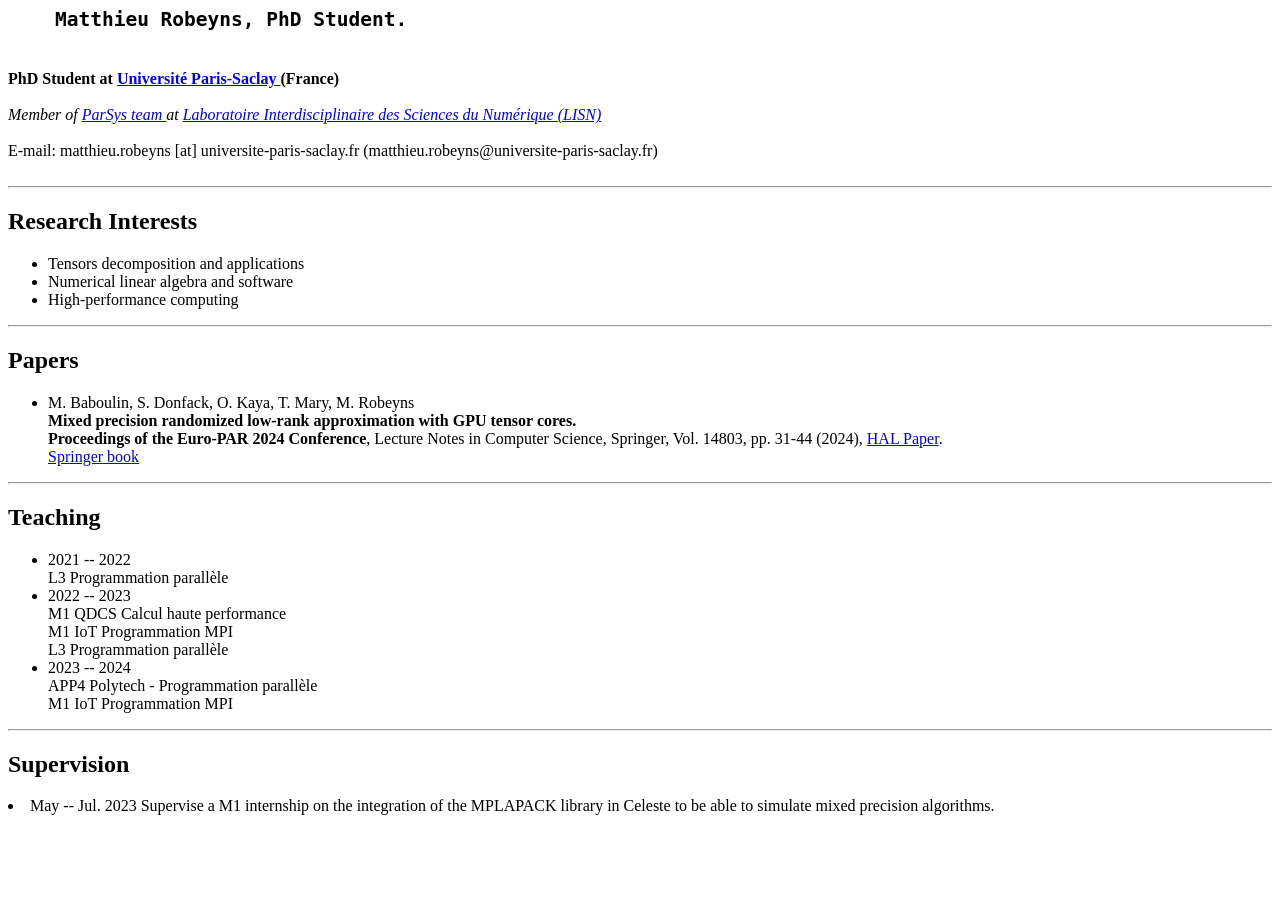
==== index.html @ 901886b3 "Remove the Submitted Articles section" ====
<HTML>

<HEAD>
    <TITLE> Matthieu Robeyns Home Page </TITLE>

<BODY BGCOLOR="#FFFFFF">
    <PRE><H2>    Matthieu Robeyns, PhD Student.
    </H2></PRE>
    </HEAD>

    <BODY>
        <b> PhD Student at

            <a href="https://www.universite-paris-saclay.fr/en">
                Universit&eacute Paris-Saclay
            </a> (France)

        <TABLE width="100%" cellpadding=0 cellspacing=0>
            <TR ALIGN=LEFT>
                <TD>
                    <BR>
                    <EM>
                        Member of
                        <a
                            href="https://www.lisn.upsaclay.fr/recherche/departements-et-equipes/algorithmes-apprentissage-et-calcul/systemes-paralleles-parsys/">
                            ParSys team
                        </a>
                        at <A HREF="https://www.lisn.upsaclay.fr/">Laboratoire Interdisciplinaire des Sciences du
                            Numérique (LISN)</A>
                    </EM>
                    <BR>
                    <BR>
                    E-mail: <A>matthieu.robeyns [at] universite-paris-saclay.fr
                        (matthieu.robeyns@universite-paris-saclay.fr)</A><BR>
                    <BR>

                    <hr>
                    <H2>Research Interests</H2>

                    <UL>
                        <LI> Tensors decomposition and applications
                        <LI> Numerical linear algebra and software
                        <LI> High-performance computing
                    </UL>

                    <hr>

                    <H2>Papers</H2>

                    <UL>
                        <li>
                            M. Baboulin, S. Donfack, O. Kaya, T. Mary, M. Robeyns <br>
                            <b> Mixed precision randomized low-rank approximation with GPU tensor cores.
                            </b>
                            <br>
                            <b>Proceedings of the Euro-PAR 2024 Conference</b>,
                            Lecture Notes in Computer Science, Springer, Vol. 14803, pp. 31-44 (2024), <a
                                href="https://hal.science/LISN/hal-04520893v1"> HAL Paper</a>. <br>
                            <a href="https://link.springer.com/chapter/10.1007/978-3-031-69583-4_3">Springer book</a>
                    </UL>
                    <hr>

                    <!-- <H2>Submitted Articles</H2>

                    <UL>
                        <li> Baboulin, Marc and Kaya, Oguz and Mary, Théo and Robeyns, Matthieu (2023).<br> 
                            <b> Mixed precision iterative refinement for low-rank matrix and tensor approximations</b>. <br>
                            Submitted in: <em> SIAM Journal on Scientific Computing</em>. <a href="https://inserm.hal.science/INRIA/hal-04115337v1">HAL Paper</a>
                        <li> Baboulin, Marc and Kaya, Oguz and Mary, Théo and Robeyns, Matthieu (2024). <br>
                            <b> Numerical stability of tree tensor network operations, and a new stable rounding algorithm</b>. <br>
                            In progress: <em> SIAM Journal on Scientific Computing</em>.
                    </UL>
                    <hr> -->

                    <H2>Teaching</H2>

                    <UL>
                        <li> 2021 -- 2022 <br>
                            L3 Programmation parallèle <br>
                        <li> 2022 -- 2023 <br> 
                            M1 QDCS Calcul haute performance <br>
                            M1 IoT Programmation MPI <br>
                            L3 Programmation parallèle <br>
                        <li> 2023 -- 2024 <br> 
                            APP4 Polytech - Programmation parallèle <br>
                            M1 IoT Programmation MPI <br>
                            
                    </UL>
                    <hr>
                    <H2>Supervision</H2>
                        <li> May -- Jul. 2023 Supervise a M1 internship on the integration of the MPLAPACK library in Celeste to be able to simulate mixed precision algorithms.
                        <P>
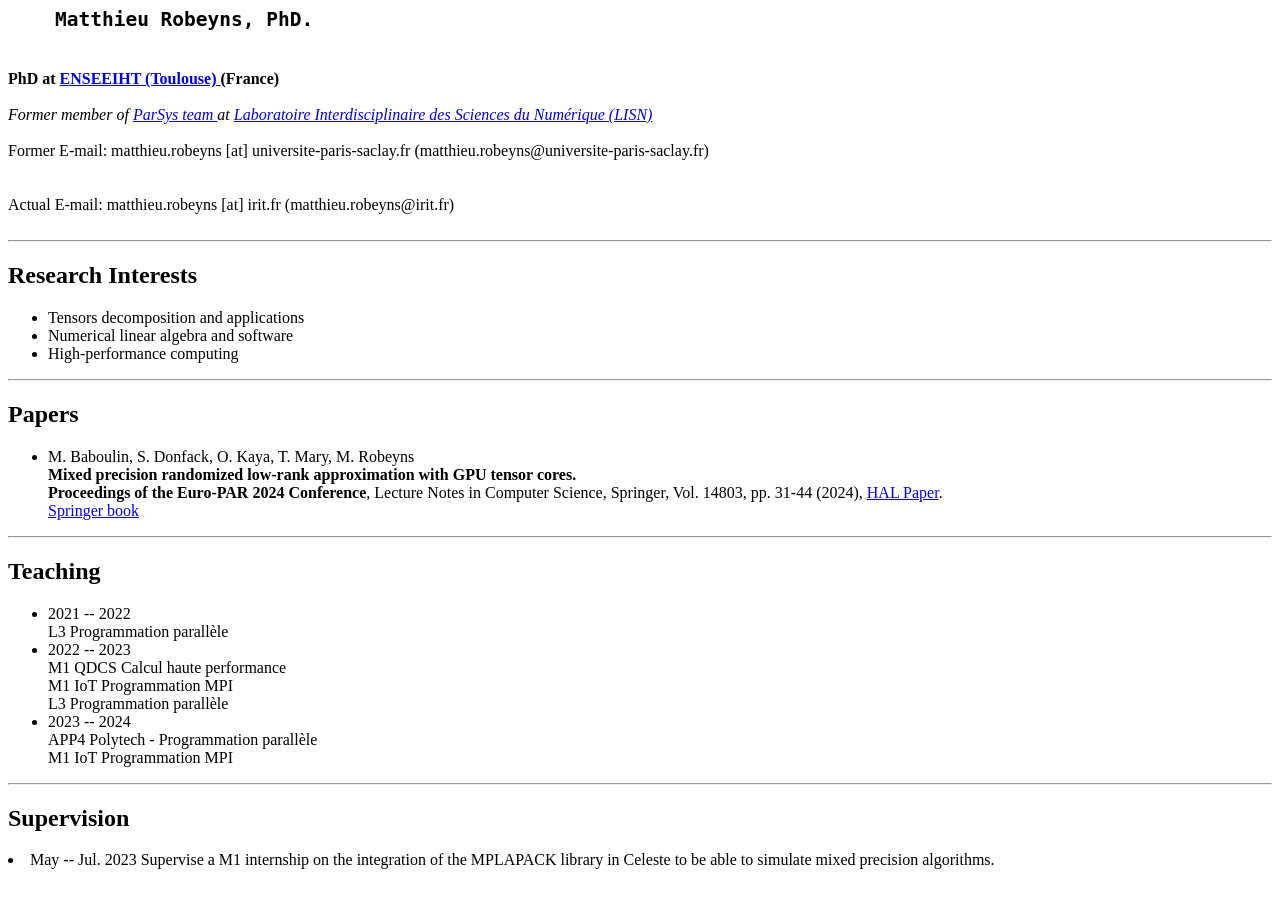
==== commit 83e67950: "Update firstpage" ====
--- a/index.html
+++ b/index.html
@@ -4,15 +4,15 @@
     <TITLE> Matthieu Robeyns Home Page </TITLE>
 
 <BODY BGCOLOR="#FFFFFF">
-    <PRE><H2>    Matthieu Robeyns, PhD Student.
+    <PRE><H2>    Matthieu Robeyns, PhD.
     </H2></PRE>
     </HEAD>
 
     <BODY>
-        <b> PhD Student at
+        <b> PhD at
 
-            <a href="https://www.universite-paris-saclay.fr/en">
-                Universit&eacute Paris-Saclay
+            <a href="https://www.enseeiht.fr/fr/index.html">
+                ENSEEIHT (Toulouse)
             </a> (France)
 
         <TABLE width="100%" cellpadding=0 cellspacing=0>
@@ -20,7 +20,7 @@
                 <TD>
                     <BR>
                     <EM>
-                        Member of
+                        Former member of
                         <a
                             href="https://www.lisn.upsaclay.fr/recherche/departements-et-equipes/algorithmes-apprentissage-et-calcul/systemes-paralleles-parsys/">
                             ParSys team
@@ -30,8 +30,12 @@
                     </EM>
                     <BR>
                     <BR>
-                    E-mail: <A>matthieu.robeyns [at] universite-paris-saclay.fr
+                    Former E-mail: <A>matthieu.robeyns [at] universite-paris-saclay.fr
                         (matthieu.robeyns@universite-paris-saclay.fr)</A><BR>
+                    <BR>
+                    <BR>
+                        Actual E-mail: <A>matthieu.robeyns [at] irit.fr
+                            (matthieu.robeyns@irit.fr)</A><BR>
                     <BR>
 
                     <hr>
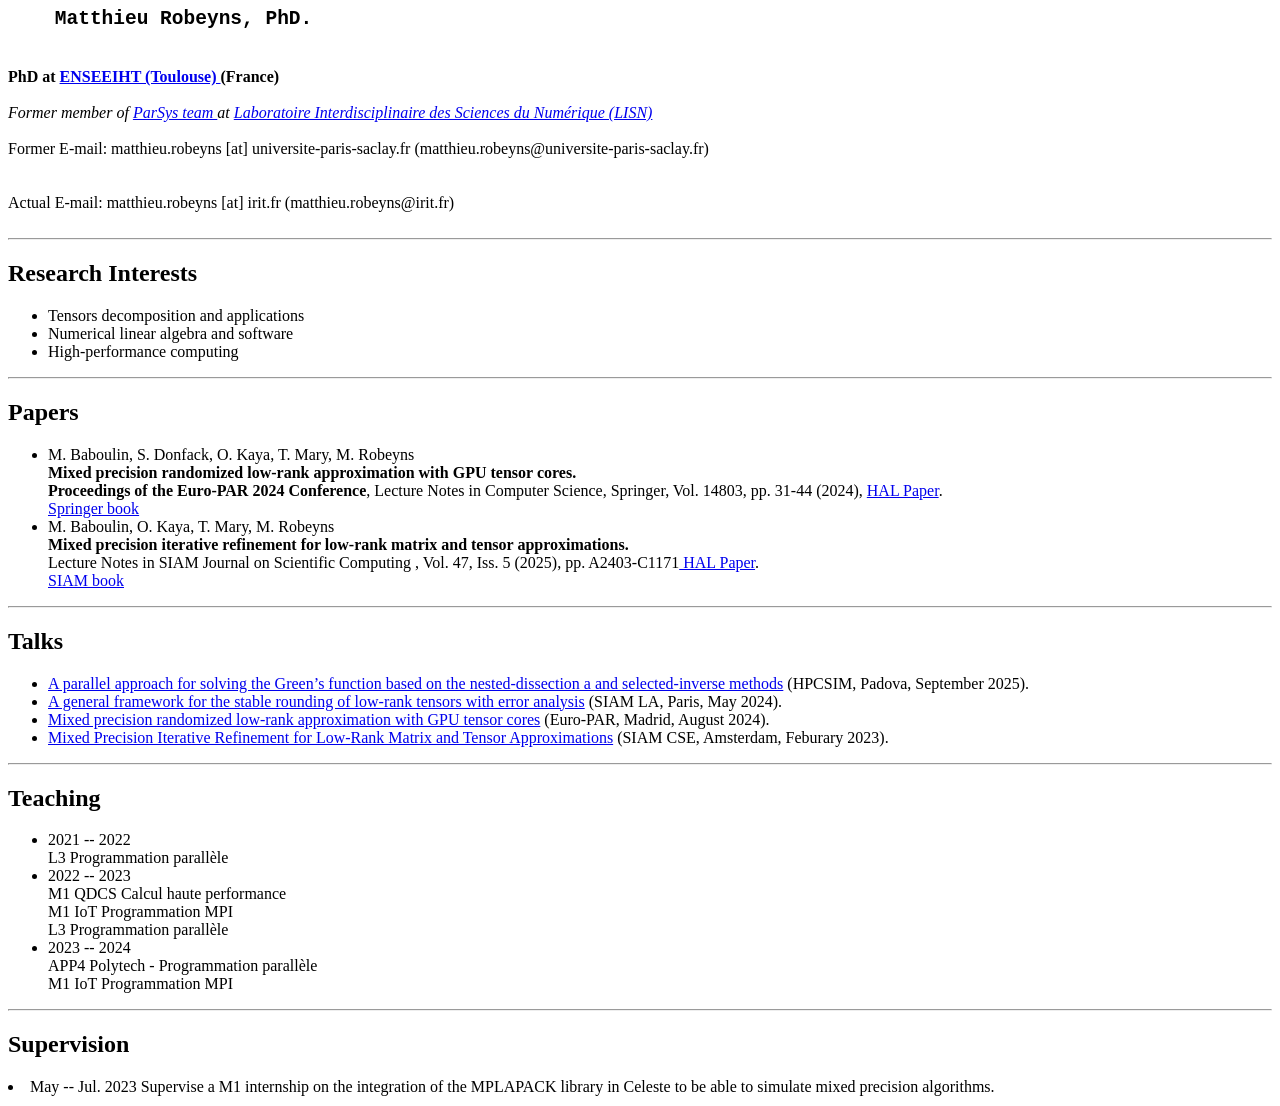
==== commit 939d9821: "MaJ Website with Talks and SIAM SISC paper" ====
--- a/index.html
+++ b/index.html
@@ -60,7 +60,25 @@
                             <b>Proceedings of the Euro-PAR 2024 Conference</b>,
                             Lecture Notes in Computer Science, Springer, Vol. 14803, pp. 31-44 (2024), <a
                                 href="https://hal.science/LISN/hal-04520893v1"> HAL Paper</a>. <br>
-                            <a href="https://link.springer.com/chapter/10.1007/978-3-031-69583-4_3">Springer book</a>
+                            <a href="https://link.springer.com/chapter/10.1007/978-3-031-69583-4_3">Springer book</a> </li>
+                        <li>
+                            M. Baboulin, O. Kaya, T. Mary, M. Robeyns <br>
+                            <b> Mixed precision iterative refinement for low-rank matrix and tensor approximations.
+                            </b>
+                            <br>
+                            Lecture Notes in SIAM Journal on Scientific Computing , Vol. 47, Iss. 5 (2025), pp. A2403-C1171<a
+                                href="https://hal.science/hal-04115337v1/file/Paper.pdf"> HAL Paper</a>. <br>
+                            <a href="https://epubs.siam.org/doi/abs/10.1137/23M1576992">SIAM book</a> </li>
+                    </UL>
+                    <hr>
+
+                    <H2>Talks</H2>
+
+                    <UL>
+                        <li> <a href="file:///home/robeyns/Desktop/Personnel/Disatilertemp.github.io/Talks/2025_Slide_Padova.pdf">A parallel approach for solving the Green’s function based on the nested-dissection a and selected-inverse methods</a> (HPCSIM, Padova, September 2025). </li>
+                        <li> <a href="file:///home/robeyns/Desktop/Personnel/Disatilertemp.github.io/Talks/2024_SIAM_LA.pdf">A general framework for the stable rounding of low-rank tensors with error analysis</a> (SIAM LA, Paris, May 2024). </li>
+                        <li> <a href="file:///home/robeyns/Desktop/Personnel/Disatilertemp.github.io/Talks/2024_EuroPar.pdf">Mixed precision randomized low-rank approximation with GPU tensor cores</a> (Euro-PAR, Madrid, August 2024). </li>
+                        <li> <a href="file:///home/robeyns/Desktop/Personnel/Disatilertemp.github.io/Talks/2023_SIAM_CSE.pdf">Mixed Precision Iterative Refinement for Low-Rank Matrix and Tensor Approximations</a> (SIAM CSE, Amsterdam, Feburary 2023). </li>
                     </UL>
                     <hr>
 
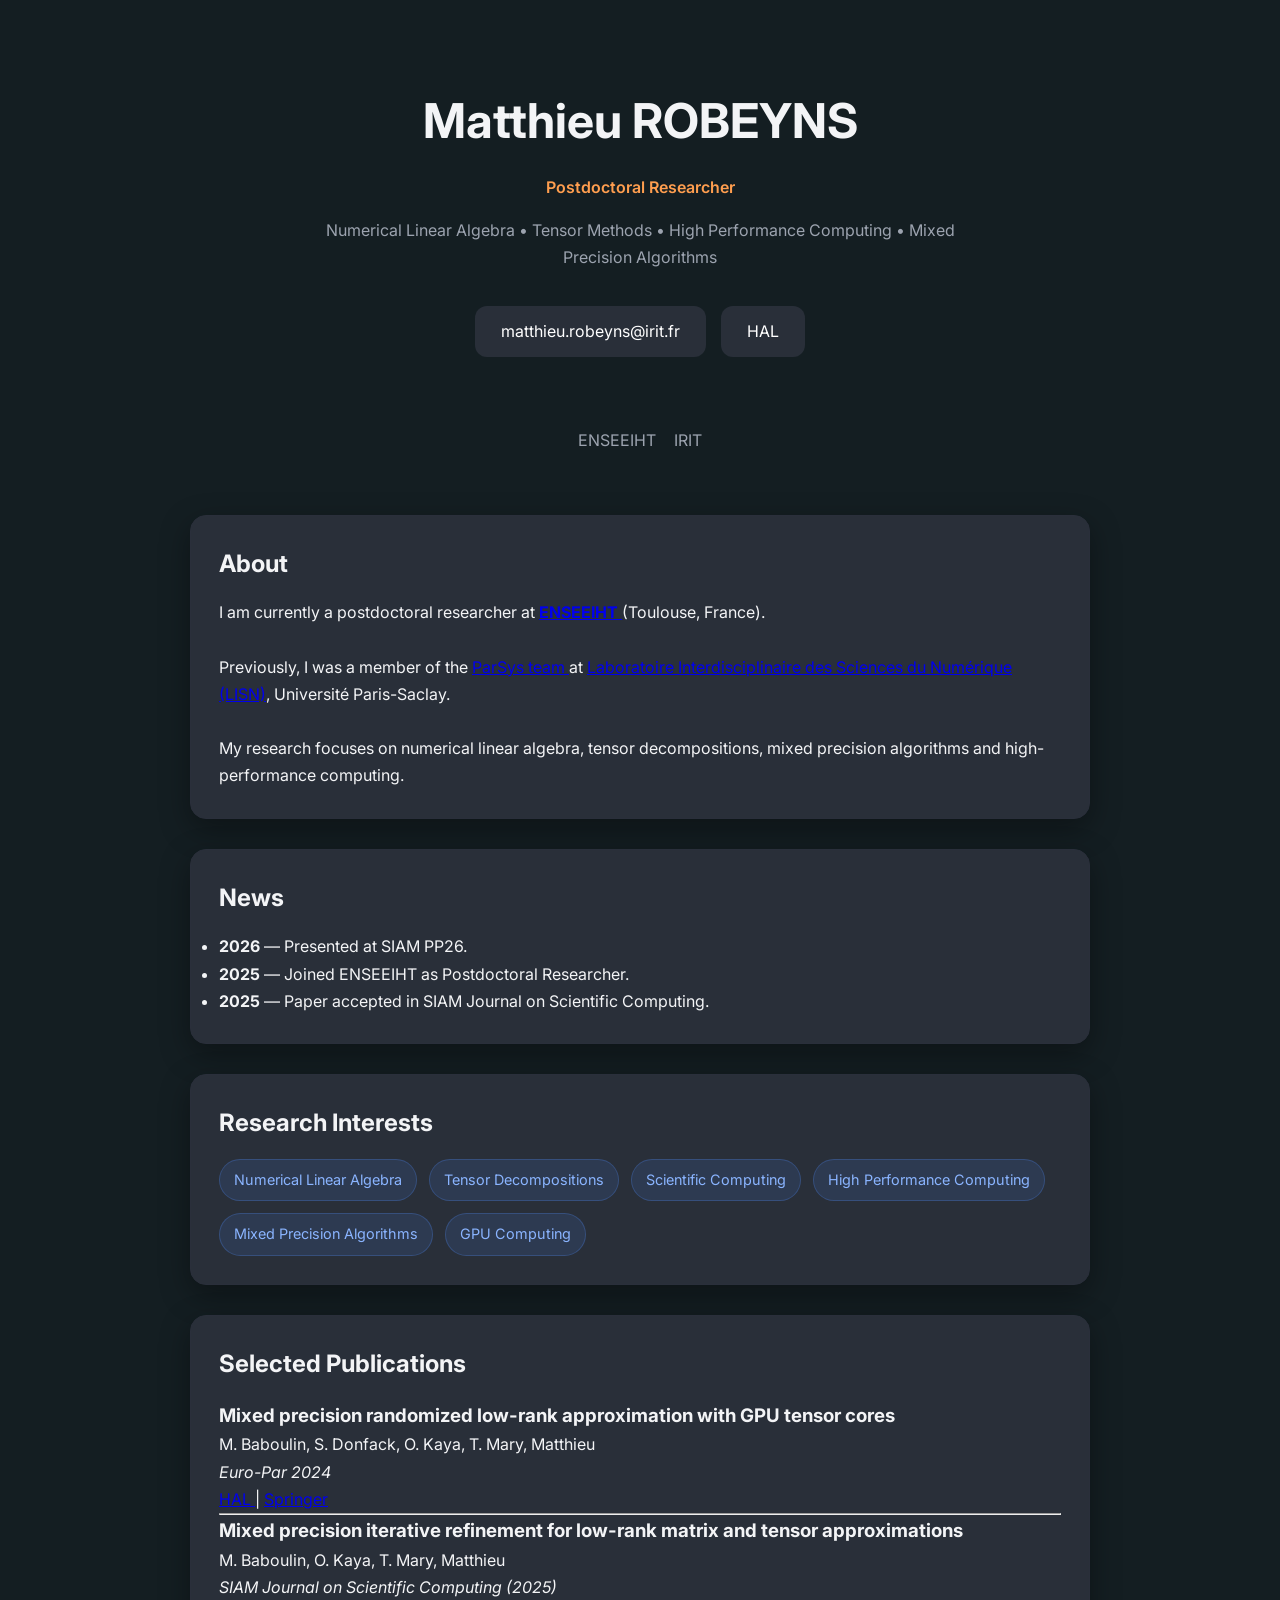
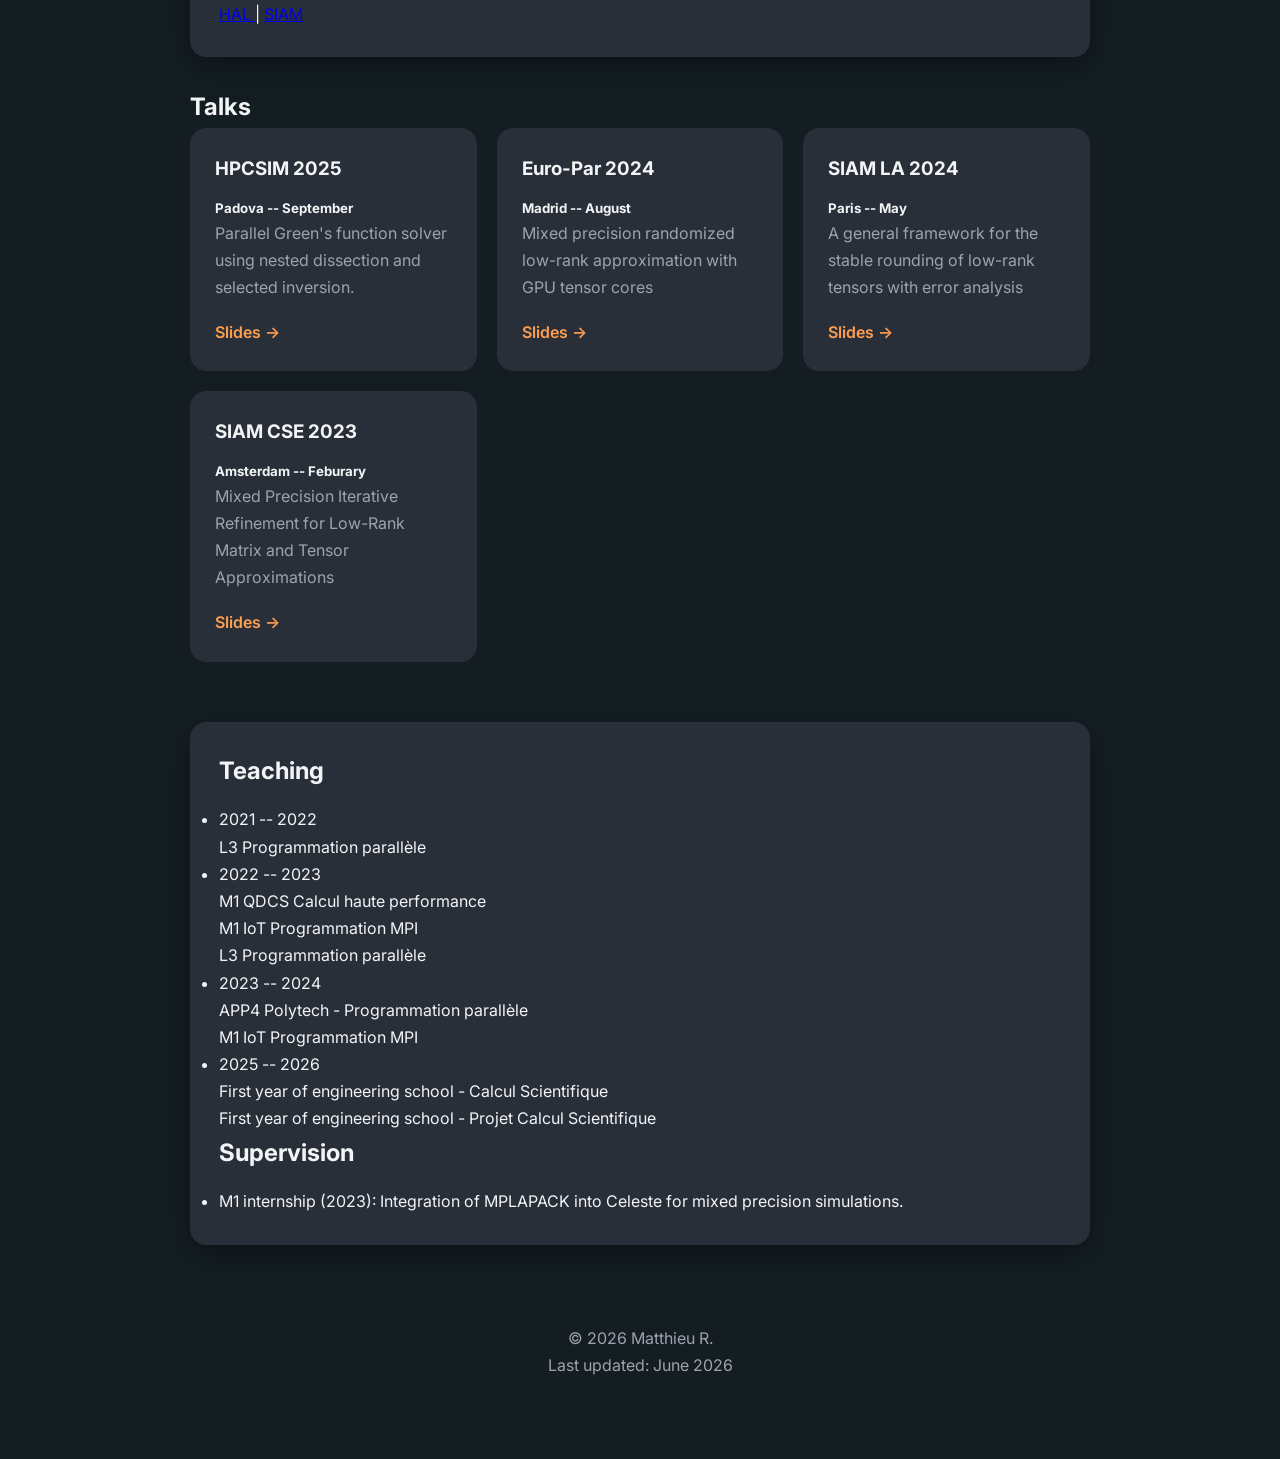
==== commit 07dc2de0: "MaJ Website for PosDoc in east" ====
--- a/index.html
+++ b/index.html
@@ -1,114 +1,455 @@
-<HTML>
-
-<HEAD>
-    <TITLE> Matthieu Robeyns Home Page </TITLE>
-
-<BODY BGCOLOR="#FFFFFF">
-    <PRE><H2>    Matthieu Robeyns, PhD.
-    </H2></PRE>
-    </HEAD>
-
-    <BODY>
-        <b> PhD at
-
-            <a href="https://www.enseeiht.fr/fr/index.html">
-                ENSEEIHT (Toulouse)
-            </a> (France)
-
-        <TABLE width="100%" cellpadding=0 cellspacing=0>
-            <TR ALIGN=LEFT>
-                <TD>
-                    <BR>
-                    <EM>
-                        Former member of
+<!DOCTYPE html>
+<html lang="en">
+
+    <head>
+        <meta charset="UTF-8">
+        <meta name="viewport" content="width=device-width, initial-scale=1.0">
+
+        <title>Matthieu ROBEYNS</title>
+
+        <link rel="stylesheet" href="style.css">
+
+        <!-- Google Font -->
+        <link rel="preconnect" href="https://fonts.googleapis.com">
+        <link rel="preconnect" href="https://fonts.gstatic.com" crossorigin>
+        <link
+            href="https://fonts.googleapis.com/css2?family=Inter:wght@300;400;500;600;700&display=swap"
+            rel="stylesheet">
+    </head>
+
+    <body>
+
+        <main class="container">
+
+            <!-- ========================= -->
+            <!-- HERO -->
+            <!-- ========================= -->
+
+            <header class="hero">
+
+                <!-- <img src="images/profile.jpg"
+             alt="Portrait of Matthieu"
+             class="avatar"> -->
+
+                <h1>Matthieu ROBEYNS</h1>
+
+                <p class="subtitle">
+                    Postdoctoral Researcher
+                </p>
+
+                <p class="description">
+                    Numerical Linear Algebra • Tensor Methods • High Performance
+                    Computing • Mixed Precision Algorithms
+                </p>
+
+                <div class="buttons">
+
+                    <!-- <a href="cv.pdf" class="btn">
+                CV
+            </a> -->
+
+                    <!-- <a href="https://scholar.google.com/" class="btn secondary">
+                Google Scholar
+            </a> -->
+
+                    <a href="mailto:matthieu.robeyns@irit.fr"
+                        class="btn secondary">
+                        matthieu.robeyns@irit.fr
+                    </a>
+
+                    <a
+                        href="https://hal.science/search/index/q/*/authIdHal_s/matthieu-robeyns"
+                        class="btn secondary">
+                        HAL
+                    </a>
+
+                    <!-- <a href="https://github.com/" class="btn secondary">
+                GitHub
+            </a> -->
+
+                </div>
+
+            </header>
+
+            <!-- ========================= -->
+            <!-- CONTACT -->
+            <!-- ========================= -->
+
+            <section class="socials">
+
+                <!-- <a href="mailto:matthieu.robeyns@irit.fr">
+            matthieu.robeyns@irit.fr
+        </a> -->
+
+                <a href="https://www.enseeiht.fr">
+                    ENSEEIHT
+                </a>
+
+                <a href="https://www.irit.fr">
+                    IRIT
+                </a>
+
+                <!-- <a href="https://www.linkedin.com">
+            LinkedIn
+        </a> -->
+
+            </section>
+
+            <!-- ========================= -->
+            <!-- ABOUT -->
+            <!-- ========================= -->
+
+            <section class="card" id="about">
+
+                <h2>About</h2>
+
+                <p>
+
+                    I am currently a postdoctoral researcher at
+                    <strong><a href="https://www.enseeiht.fr/fr/index.html">
+                            ENSEEIHT
+                        </a></strong> (Toulouse, France).
+
+                </p>
+
+                <br>
+
+                <p>
+
+                    Previously, I was a member of the
+                    <a
+                        href="https://www.lisn.upsaclay.fr/recherche/departements-et-equipes/algorithmes-apprentissage-et-calcul/systemes-paralleles-parsys/">
+                        ParSys team
+                    </a>
+                    at <a HREF="https://www.lisn.upsaclay.fr/">Laboratoire
+                        Interdisciplinaire des Sciences du
+                        Numérique (LISN)</a>,
+                    Université Paris-Saclay.
+
+                </p>
+
+                <br>
+
+                <p>
+
+                    My research focuses on numerical linear algebra,
+                    tensor decompositions,
+                    mixed precision algorithms
+                    and high-performance computing.
+
+                </p>
+
+            </section>
+
+            <!-- ========================= -->
+            <!-- NEWS -->
+            <!-- ========================= -->
+
+            <section class="card" id="news">
+
+                <h2>News</h2>
+
+                <ul>
+
+                    <li>
+                        <strong>2026</strong> — Presented at SIAM PP26.
+                    </li>
+
+                    <li>
+                        <strong>2025</strong> — Joined ENSEEIHT as Postdoctoral
+                        Researcher.
+                    </li>
+
+                    <li>
+                        <strong>2025</strong> — Paper accepted in SIAM Journal
+                        on Scientific Computing.
+                    </li>
+
+                </ul>
+
+            </section>
+
+            <!-- ========================= -->
+            <!-- RESEARCH -->
+            <!-- ========================= -->
+
+            <section class="card" id="research">
+
+                <h2>Research Interests</h2>
+
+                <div class="skills">
+
+                    <span>Numerical Linear Algebra</span>
+                    <span>Tensor Decompositions</span>
+                    <span>Scientific Computing</span>
+                    <span>High Performance Computing</span>
+                    <span>Mixed Precision Algorithms</span>
+                    <span>GPU Computing</span>
+
+                </div>
+
+            </section>
+
+            <!-- ========================= -->
+            <!-- PUBLICATIONS -->
+            <!-- ========================= -->
+
+            <section class="card" id="publications">
+
+                <h2>Selected Publications</h2>
+
+                <article class="publication">
+
+                    <h3>
+                        Mixed precision randomized low-rank approximation with
+                        GPU tensor cores
+                    </h3>
+
+                    <p>
+                        M. Baboulin,
+                        S. Donfack,
+                        O. Kaya,
+                        T. Mary,
+                        Matthieu
+                    </p>
+
+                    <p>
+                        <em>Euro-Par 2024</em>
+                    </p>
+
+                    <p>
+
+                        <a href="https://hal.science/LISN/hal-04520893v1">
+                            HAL
+                        </a>
+
+                        |
+
                         <a
-                            href="https://www.lisn.upsaclay.fr/recherche/departements-et-equipes/algorithmes-apprentissage-et-calcul/systemes-paralleles-parsys/">
-                            ParSys team
-                        </a>
-                        at <A HREF="https://www.lisn.upsaclay.fr/">Laboratoire Interdisciplinaire des Sciences du
-                            Numérique (LISN)</A>
-                    </EM>
-                    <BR>
-                    <BR>
-                    Former E-mail: <A>matthieu.robeyns [at] universite-paris-saclay.fr
-                        (matthieu.robeyns@universite-paris-saclay.fr)</A><BR>
-                    <BR>
-                    <BR>
-                        Actual E-mail: <A>matthieu.robeyns [at] irit.fr
-                            (matthieu.robeyns@irit.fr)</A><BR>
-                    <BR>
-
-                    <hr>
-                    <H2>Research Interests</H2>
-
-                    <UL>
-                        <LI> Tensors decomposition and applications
-                        <LI> Numerical linear algebra and software
-                        <LI> High-performance computing
-                    </UL>
-
-                    <hr>
-
-                    <H2>Papers</H2>
-
-                    <UL>
-                        <li>
-                            M. Baboulin, S. Donfack, O. Kaya, T. Mary, M. Robeyns <br>
-                            <b> Mixed precision randomized low-rank approximation with GPU tensor cores.
-                            </b>
-                            <br>
-                            <b>Proceedings of the Euro-PAR 2024 Conference</b>,
-                            Lecture Notes in Computer Science, Springer, Vol. 14803, pp. 31-44 (2024), <a
-                                href="https://hal.science/LISN/hal-04520893v1"> HAL Paper</a>. <br>
-                            <a href="https://link.springer.com/chapter/10.1007/978-3-031-69583-4_3">Springer book</a> </li>
-                        <li>
-                            M. Baboulin, O. Kaya, T. Mary, M. Robeyns <br>
-                            <b> Mixed precision iterative refinement for low-rank matrix and tensor approximations.
-                            </b>
-                            <br>
-                            Lecture Notes in SIAM Journal on Scientific Computing , Vol. 47, Iss. 5 (2025), pp. A2403-C1171<a
-                                href="https://hal.science/hal-04115337v1/file/Paper.pdf"> HAL Paper</a>. <br>
-                            <a href="https://epubs.siam.org/doi/abs/10.1137/23M1576992">SIAM book</a> </li>
-                    </UL>
-                    <hr>
-
-                    <H2>Talks</H2>
-
-                    <UL>
-                        <li> <a href="file:///home/robeyns/Desktop/Personnel/Disatilertemp.github.io/Talks/2025_Slide_Padova.pdf">A parallel approach for solving the Green’s function based on the nested-dissection a and selected-inverse methods</a> (HPCSIM, Padova, September 2025). </li>
-                        <li> <a href="file:///home/robeyns/Desktop/Personnel/Disatilertemp.github.io/Talks/2024_SIAM_LA.pdf">A general framework for the stable rounding of low-rank tensors with error analysis</a> (SIAM LA, Paris, May 2024). </li>
-                        <li> <a href="file:///home/robeyns/Desktop/Personnel/Disatilertemp.github.io/Talks/2024_EuroPar.pdf">Mixed precision randomized low-rank approximation with GPU tensor cores</a> (Euro-PAR, Madrid, August 2024). </li>
-                        <li> <a href="file:///home/robeyns/Desktop/Personnel/Disatilertemp.github.io/Talks/2023_SIAM_CSE.pdf">Mixed Precision Iterative Refinement for Low-Rank Matrix and Tensor Approximations</a> (SIAM CSE, Amsterdam, Feburary 2023). </li>
-                    </UL>
-                    <hr>
-
-                    <!-- <H2>Submitted Articles</H2>
-
-                    <UL>
-                        <li> Baboulin, Marc and Kaya, Oguz and Mary, Théo and Robeyns, Matthieu (2023).<br> 
-                            <b> Mixed precision iterative refinement for low-rank matrix and tensor approximations</b>. <br>
-                            Submitted in: <em> SIAM Journal on Scientific Computing</em>. <a href="https://inserm.hal.science/INRIA/hal-04115337v1">HAL Paper</a>
-                        <li> Baboulin, Marc and Kaya, Oguz and Mary, Théo and Robeyns, Matthieu (2024). <br>
-                            <b> Numerical stability of tree tensor network operations, and a new stable rounding algorithm</b>. <br>
-                            In progress: <em> SIAM Journal on Scientific Computing</em>.
-                    </UL>
-                    <hr> -->
-
-                    <H2>Teaching</H2>
-
-                    <UL>
-                        <li> 2021 -- 2022 <br>
-                            L3 Programmation parallèle <br>
-                        <li> 2022 -- 2023 <br> 
+                            href="https://link.springer.com/chapter/10.1007/978-3-031-69583-4_3">
+                            Springer
+                        </a>
+
+                    </p>
+
+                </article>
+
+                <hr>
+
+                <article class="publication">
+
+                    <h3>
+                        Mixed precision iterative refinement for low-rank matrix
+                        and tensor approximations
+                    </h3>
+
+                    <p>
+                        M. Baboulin,
+                        O. Kaya,
+                        T. Mary,
+                        Matthieu
+                    </p>
+
+                    <p>
+                        <em>SIAM Journal on Scientific Computing (2025)</em>
+                    </p>
+
+                    <p>
+
+                        <a
+                            href="https://hal.science/hal-04115337v1/file/Paper.pdf">
+                            HAL
+                        </a>
+
+                        |
+
+                        <a
+                            href="https://epubs.siam.org/doi/abs/10.1137/23M1576992">
+                            SIAM
+                        </a>
+
+                    </p>
+
+                </article>
+
+            </section>
+
+            <!-- ========================= -->
+            <!-- TALKS -->
+            <!-- ========================= -->
+
+            <section id="talks">
+
+                <h2>Talks</h2>
+
+                <div class="project-grid">
+
+                    <div class="project-card">
+
+                        <h3>HPCSIM 2025</h3>
+                        <h5>Padova -- September</h5>
+
+                        <p>
+                            Parallel Green's function solver using nested
+                            dissection and selected inversion.
+                        </p>
+
+                        <a href="Talks/2025_Slide_Padova.pdf">
+                            Slides →
+                        </a>
+
+                    </div>
+
+                    <div class="project-card">
+
+                        <h3>Euro-Par 2024</h3>
+                        <h5>Madrid -- August</h5>
+
+                        <p>
+                            Mixed precision randomized low-rank approximation
+                            with GPU tensor cores
+                        </p>
+
+                        <a href="Talks/2024_EuroPar.pdf">
+                            Slides →
+                        </a>
+
+                    </div>
+
+                    <div class="project-card">
+
+                        <h3>SIAM LA 2024</h3>
+                        <h5>Paris -- May</h5>
+
+                        <p>
+                            A general framework for the stable rounding of
+                            low-rank tensors with error analysis
+                        </p>
+
+                        <a href="Talks/2024_SIAM_LA.pdf">
+                            Slides →
+                        </a>
+
+                    </div>
+
+                    <div class="project-card">
+
+                        <h3>SIAM CSE 2023</h3>
+                        <h5>Amsterdam -- Feburary</h5>
+
+                        <p>
+                            Mixed Precision Iterative Refinement for Low-Rank
+                            Matrix and Tensor Approximations
+                        </p>
+
+                        <a href="Talks/2023_SIAM_CSE.pdf">
+                            Slides →
+                        </a>
+
+                    </div>
+
+                </div>
+
+            </section>
+
+            <!-- ========================= -->
+            <!-- SOFTWARE -->
+            <!-- ========================= -->
+
+            <!-- <section class="card" id="software">
+
+                <h2>Software</h2>
+
+                <p>
+
+                    Open-source software and numerical libraries related to
+                    mixed precision algorithms,
+                    tensor methods
+                    and HPC.
+
+                </p>
+
+                <br>
+
+                <ul>
+
+                    <li>
+                        GitHub Repository 1
+                    </li>
+
+                    <li>
+                        GitHub Repository 2
+                    </li>
+
+                </ul>
+
+            </section> -->
+
+            <!-- ========================= -->
+            <!-- TEACHING -->
+            <!-- ========================= -->
+
+            <section class="card" id="teaching">
+
+                <h2>Teaching</h2>
+
+                <ul>
+
+                    <li> 2021 -- 2022 <br>
+                        L3 Programmation parallèle <br>
+                        <li> 2022 -- 2023 <br>
                             M1 QDCS Calcul haute performance <br>
                             M1 IoT Programmation MPI <br>
                             L3 Programmation parallèle <br>
-                        <li> 2023 -- 2024 <br> 
-                            APP4 Polytech - Programmation parallèle <br>
-                            M1 IoT Programmation MPI <br>
-                            
-                    </UL>
-                    <hr>
-                    <H2>Supervision</H2>
-                        <li> May -- Jul. 2023 Supervise a M1 internship on the integration of the MPLAPACK library in Celeste to be able to simulate mixed precision algorithms.
-                        <P>+                            <li> 2023 -- 2024 <br>
+                                APP4 Polytech - Programmation parallèle <br>
+                                M1 IoT Programmation MPI <br>
+                            <li> 2025 -- 2026 <br>
+                                First year of engineering school - Calcul Scientifique <br>
+                                First year of engineering school - Projet Calcul Scientifique <br>
+
+                            </ul>
+
+                        <!-- </section> -->
+
+                        <!-- ========================= -->
+                        <!-- SUPERVISION -->
+                        <!-- ========================= -->
+
+                        <!-- <section class="card" id="supervision"> -->
+
+                            <h2>Supervision</h2>
+
+                            <ul>
+
+                                <li>
+
+                                    M1 internship (2023):
+                                    Integration of MPLAPACK into Celeste for
+                                    mixed precision
+                                    simulations.
+
+                                </li>
+
+                            </ul>
+
+                        </section>
+
+                        <!-- ========================= -->
+                        <!-- FOOTER -->
+                        <!-- ========================= -->
+
+                        <footer>
+
+                            © 2026 Matthieu R.
+
+                            <br>
+
+                            Last updated: June 2026
+
+                        </footer>
+
+                    </main>
+
+                </body>
+            </html>
--- a/style.css
+++ b/style.css
@@ -0,0 +1,294 @@
+* {
+    margin: 0;
+    padding: 0;
+    box-sizing: border-box;
+}
+
+:root {
+    --bg: #141e22;
+    --surface: #292f39;
+    --surface-hover: #202632;
+    --text: #f3f4f6;
+    --muted: #9ca3af;
+    --accent: #ff9e4f;
+    --border: #2a2f3b;
+
+    --radius: 16px;
+    --shadow: 0 10px 30px rgba(0,0,0,.35);
+}
+
+html {
+    scroll-behavior: smooth;
+}
+
+body {
+    font-family: "Inter", sans-serif;
+    background: var(--bg);
+    color: var(--text);
+    line-height: 1.7;
+}
+
+.container {
+    width: min(900px, 92%);
+    margin: auto;
+    padding: 80px 0;
+}
+
+/* HERO */
+
+.hero {
+    text-align: center;
+    margin-bottom: 70px;
+}
+
+.avatar {
+    width: 140px;
+    height: 140px;
+    border-radius: 50%;
+    object-fit: cover;
+
+    border: 4px solid var(--surface);
+
+    margin-bottom: 25px;
+
+    transition: .3s;
+}
+
+.avatar:hover {
+    transform: scale(1.05);
+}
+
+.hero h1 {
+    font-size: 3rem;
+    margin-bottom: 12px;
+}
+
+.subtitle {
+    color: var(--accent);
+    font-weight: 600;
+    margin-bottom: 16px;
+}
+
+.description {
+    color: var(--muted);
+    max-width: 650px;
+    margin: auto;
+}
+
+/* BUTTONS */
+
+.buttons {
+    margin-top: 35px;
+
+    display: flex;
+    justify-content: center;
+    gap: 15px;
+    flex-wrap: wrap;
+}
+
+.btn {
+    text-decoration: none;
+
+    color: white;
+    background: var(--accent);
+
+    padding: 12px 26px;
+
+    border-radius: 12px;
+
+    transition: .25s;
+}
+
+.btn:hover {
+    transform: translateY(-3px);
+    box-shadow: 0 10px 25px rgba(79,140,255,.35);
+}
+
+.secondary {
+    background: var(--surface);
+}
+
+.secondary:hover {
+    background: var(--surface-hover);
+}
+
+/* SOCIALS */
+
+.socials {
+    display: flex;
+    justify-content: center;
+    flex-wrap: wrap;
+
+    gap: 18px;
+
+    margin-bottom: 60px;
+}
+
+.socials a {
+    color: var(--muted);
+    text-decoration: none;
+    transition: .25s;
+}
+
+.socials a:hover {
+    color: white;
+}
+
+/* CARDS */
+
+.card {
+    background: var(--surface);
+
+    border: 1px solid var(--border);
+
+    border-radius: var(--radius);
+
+    padding: 28px;
+
+    margin-bottom: 30px;
+
+    box-shadow: var(--shadow);
+
+    transition: .3s;
+}
+
+.card:hover {
+    transform: translateY(-5px);
+}
+
+.card h2 {
+    margin-bottom: 15px;
+}
+
+/* PROJECTS */
+
+#projects h2 {
+    margin-bottom: 20px;
+}
+
+.project-grid {
+    display: grid;
+
+    grid-template-columns: repeat(auto-fit, minmax(250px,1fr));
+
+    gap: 20px;
+
+    margin-bottom: 40px;
+}
+
+.project-card {
+    background: var(--surface);
+
+    border: 1px solid var(--border);
+
+    border-radius: var(--radius);
+
+    padding: 24px;
+
+    transition: .3s;
+}
+
+.project-card:hover {
+    background: var(--surface-hover);
+
+    transform: translateY(-6px);
+}
+
+.project-card h3 {
+    margin-bottom: 12px;
+}
+
+.project-card p {
+    color: var(--muted);
+    margin-bottom: 18px;
+}
+
+.project-card a {
+    text-decoration: none;
+    color: var(--accent);
+    font-weight: 600;
+}
+
+/* SKILLS */
+
+.skills {
+    display: flex;
+    flex-wrap: wrap;
+    gap: 12px;
+}
+
+.skills span {
+    background: rgba(79,140,255,.12);
+
+    color: #8ab4ff;
+
+    padding: 8px 14px;
+
+    border-radius: 999px;
+
+    font-size: .9rem;
+
+    border: 1px solid rgba(79,140,255,.25);
+}
+
+/* SECTION SPACING */
+
+section {
+    margin-bottom: 60px;
+}
+
+/* FOOTER */
+
+footer {
+    text-align: center;
+
+    color: var(--muted);
+
+    margin-top: 80px;
+}
+
+/* SCROLLBAR */
+
+::-webkit-scrollbar {
+    width: 10px;
+}
+
+::-webkit-scrollbar-track {
+    background: #0f1117;
+}
+
+::-webkit-scrollbar-thumb {
+    background: #2f3542;
+    border-radius: 20px;
+}
+
+::-webkit-scrollbar-thumb:hover {
+    background: #4f8cff;
+}
+
+/* SELECTION */
+
+::selection {
+    background: var(--accent);
+    color: white;
+}
+
+/* RESPONSIVE */
+
+@media (max-width: 768px) {
+
+    .hero h1 {
+        font-size: 2.2rem;
+    }
+
+    .buttons {
+        flex-direction: column;
+        align-items: center;
+    }
+
+    .btn {
+        width: 220px;
+        text-align: center;
+    }
+
+}
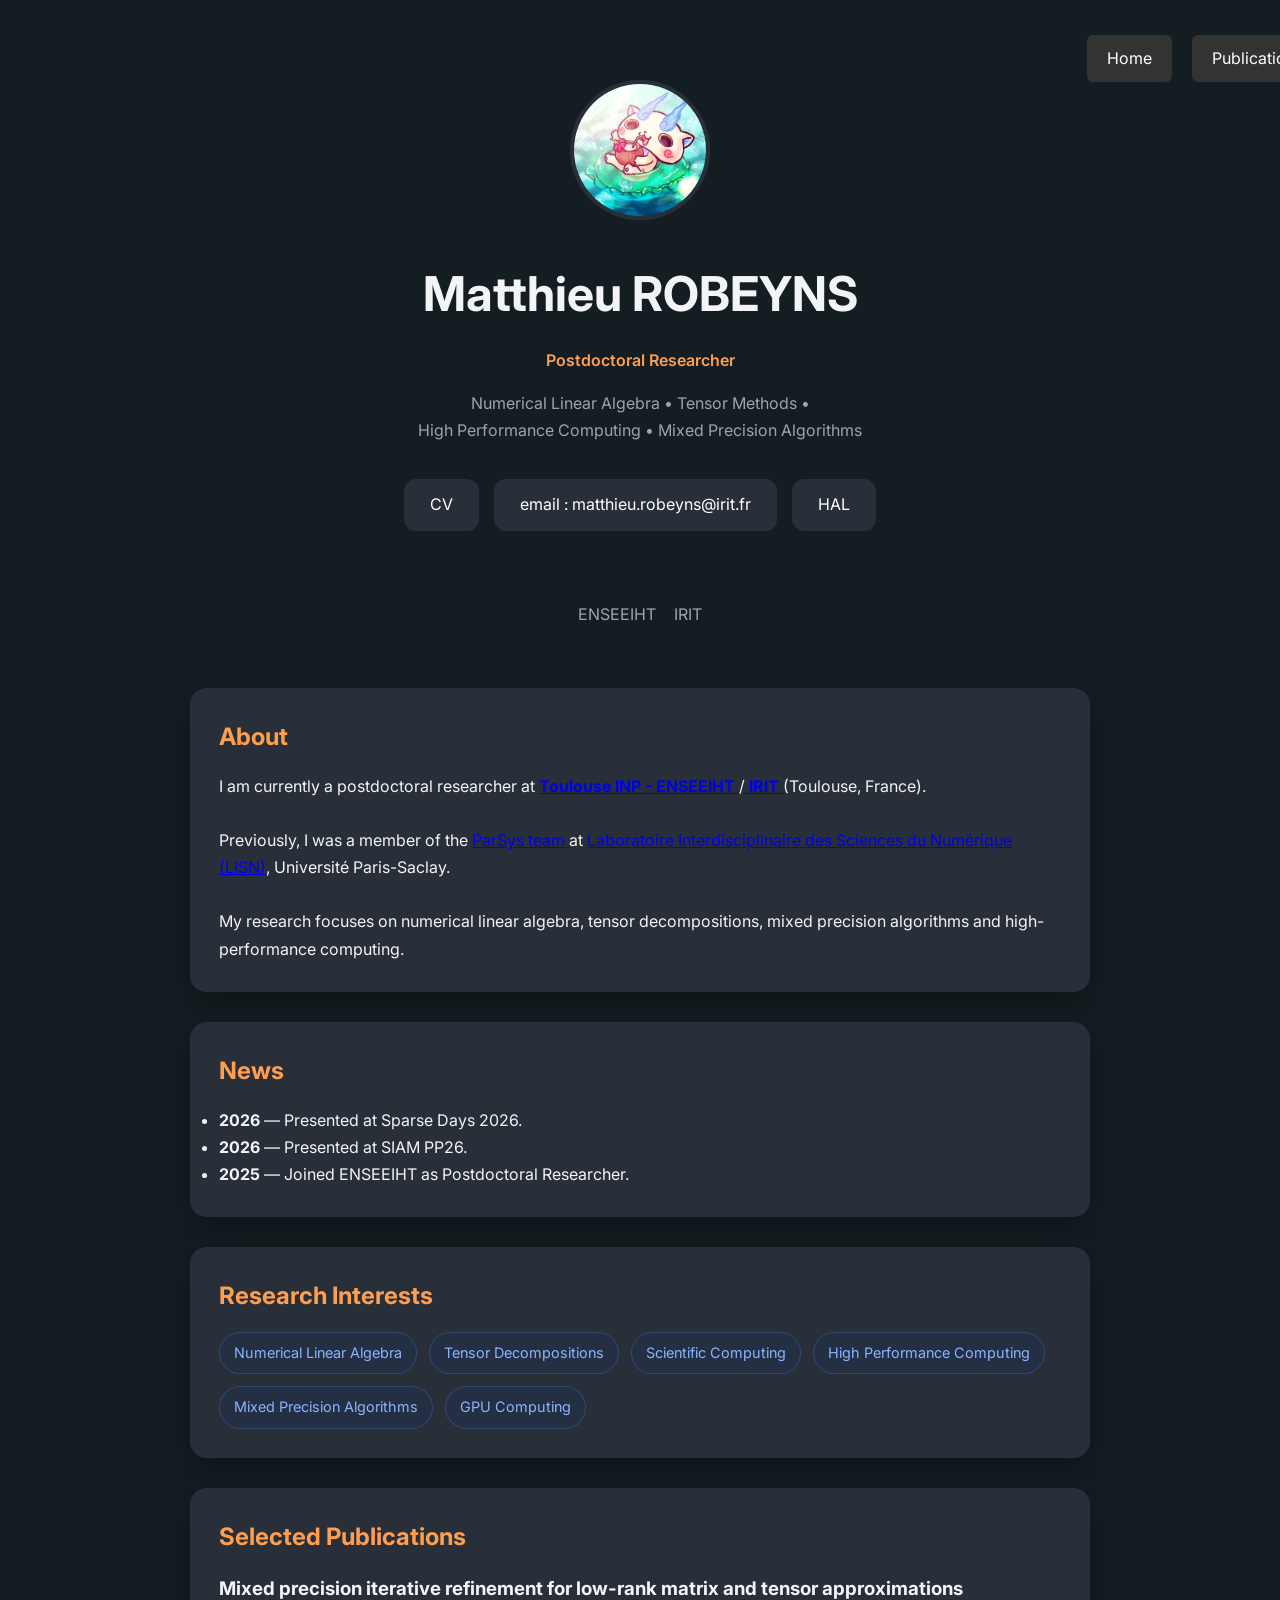
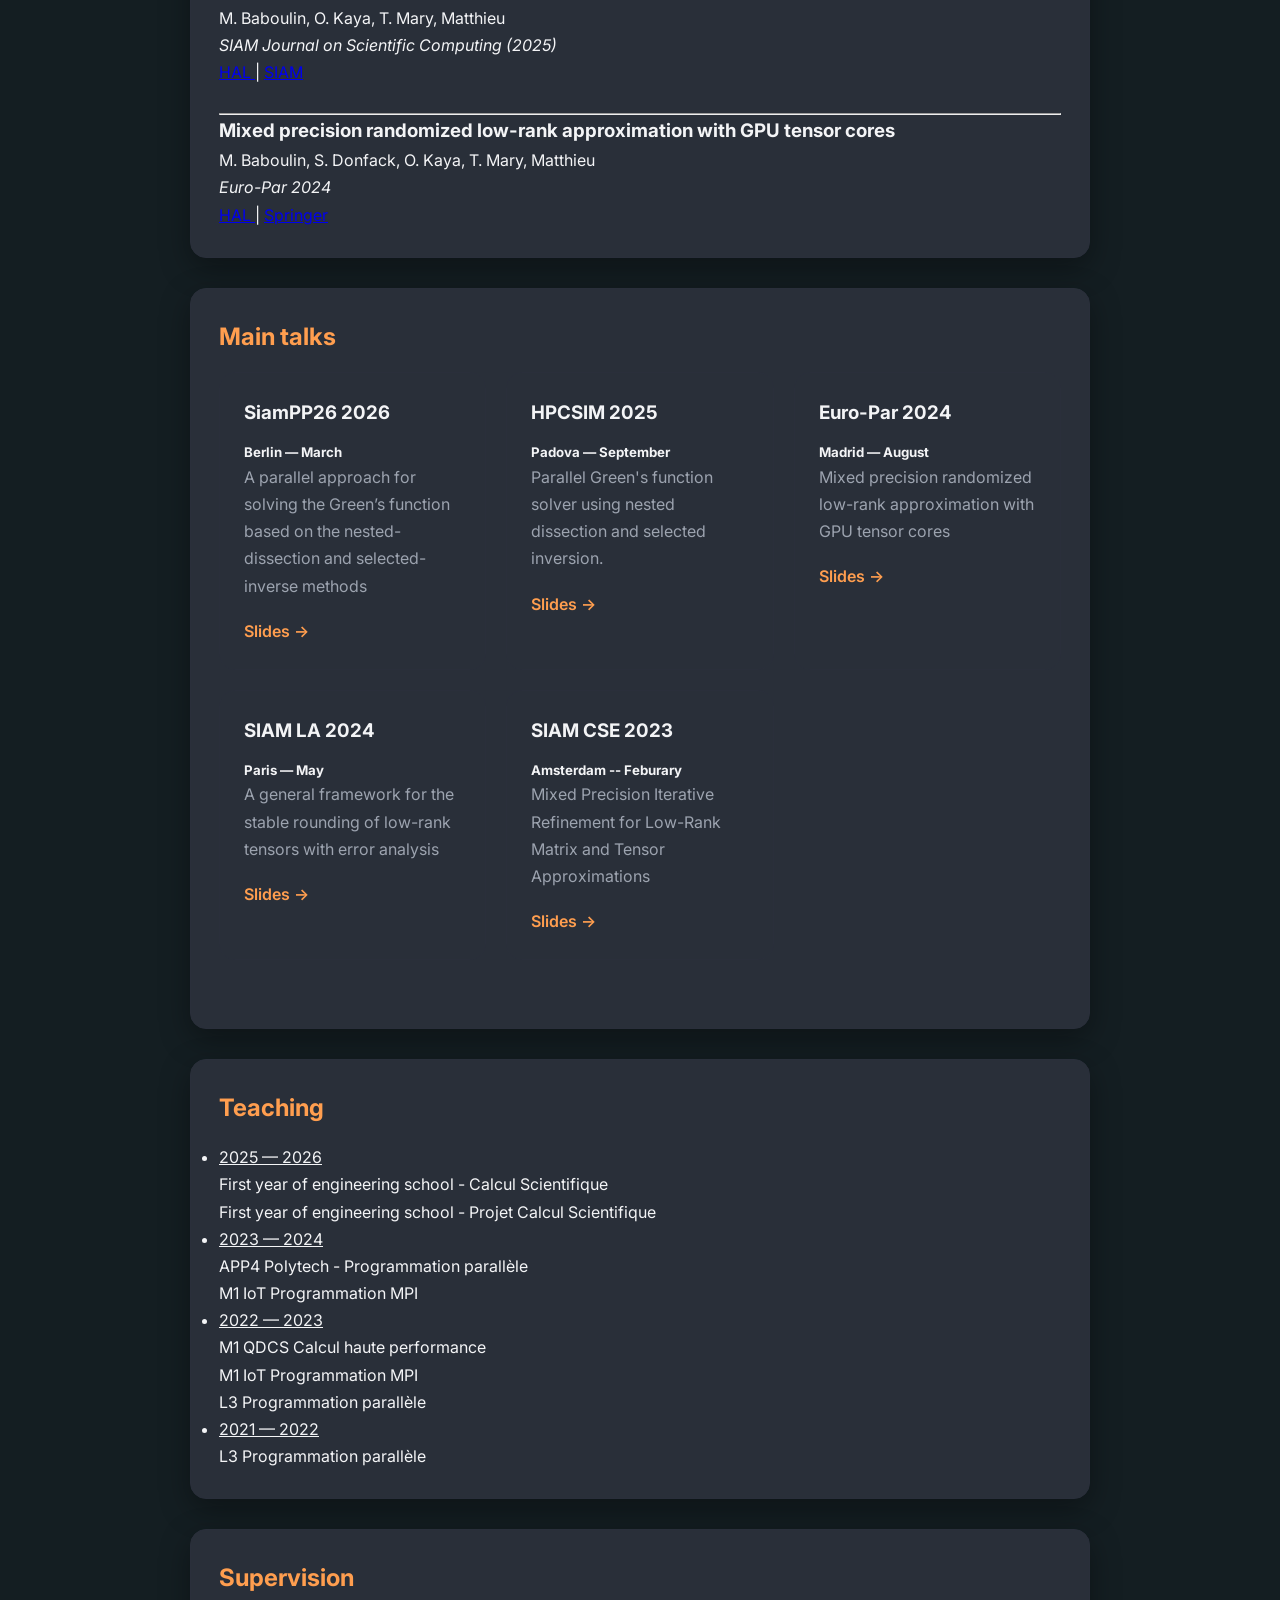
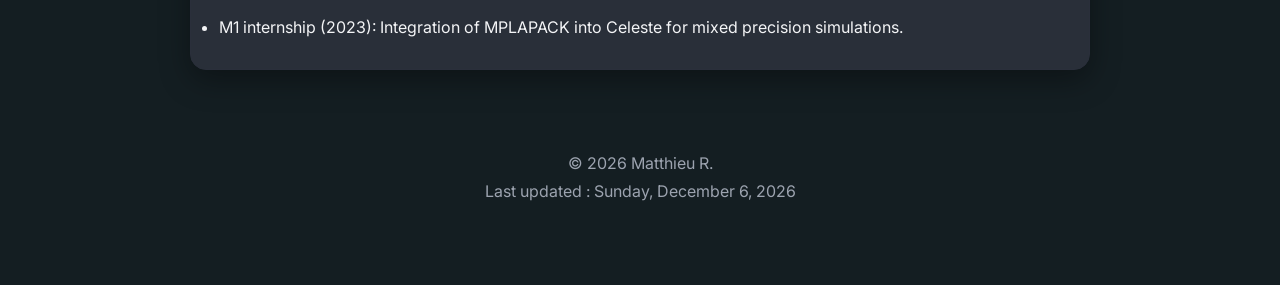
==== commit 6d50349f: "Update Website" ====
--- a/index.html
+++ b/index.html
@@ -1,5 +1,14 @@
 <!DOCTYPE html>
 <html lang="en">
+
+<nav class="menu">
+    <ul>
+        <li><a href="index.html">Home</a></li>
+        <li><a href="publications.html">Publications</a></li>
+        <li><a href="CuriVite.pdf">CV</a></li>
+        <li><a href="teaching.html">Teaching</a></li>
+    </ul>
+</nav>
 
     <head>
         <meta charset="UTF-8">
@@ -15,6 +24,9 @@
         <link
             href="https://fonts.googleapis.com/css2?family=Inter:wght@300;400;500;600;700&display=swap"
             rel="stylesheet">
+
+        <!-- <script src="js/dark-mode.js"></script>
+        <link rel="stylesheet" href="style.css" /> -->
     </head>
 
     <body>
@@ -25,11 +37,13 @@
             <!-- HERO -->
             <!-- ========================= -->
 
+            <!-- <button data-theme-toggler>Changer de mode</button> -->
+
             <header class="hero">
 
-                <!-- <img src="images/profile.jpg"
+                <img src="images/Koma.png"
              alt="Portrait of Matthieu"
-             class="avatar"> -->
+             class="avatar">
 
                 <h1>Matthieu ROBEYNS</h1>
 
@@ -38,8 +52,8 @@
                 </p>
 
                 <p class="description">
-                    Numerical Linear Algebra • Tensor Methods • High Performance
-                    Computing • Mixed Precision Algorithms
+                    Numerical Linear Algebra • Tensor Methods • <br>
+                    High Performance Computing • Mixed Precision Algorithms
                 </p>
 
                 <div class="buttons">
@@ -52,9 +66,14 @@
                 Google Scholar
             </a> -->
 
+                    <a href="CuriVite.pdf"
+                        class="btn secondary">
+                        CV
+                    </a>
+
                     <a href="mailto:matthieu.robeyns@irit.fr"
                         class="btn secondary">
-                        matthieu.robeyns@irit.fr
+                        email : matthieu.robeyns@irit.fr
                     </a>
 
                     <a
@@ -107,8 +126,12 @@
 
                     I am currently a postdoctoral researcher at
                     <strong><a href="https://www.enseeiht.fr/fr/index.html">
-                            ENSEEIHT
-                        </a></strong> (Toulouse, France).
+                            Toulouse INP - ENSEEIHT
+                        </a></strong> 
+                    /<strong><a href="https://www.irit.fr/">
+                            IRIT
+                        </a></strong> 
+                    (Toulouse, France).
 
                 </p>
 
@@ -152,17 +175,16 @@
                 <ul>
 
                     <li>
+                        <strong>2026</strong> — Presented at Sparse Days 2026.
+                    </li>
+
+                    <li>
                         <strong>2026</strong> — Presented at SIAM PP26.
                     </li>
 
                     <li>
                         <strong>2025</strong> — Joined ENSEEIHT as Postdoctoral
                         Researcher.
-                    </li>
-
-                    <li>
-                        <strong>2025</strong> — Paper accepted in SIAM Journal
-                        on Scientific Computing.
                     </li>
 
                 </ul>
@@ -197,6 +219,45 @@
             <section class="card" id="publications">
 
                 <h2>Selected Publications</h2>
+
+                <article class="publication">
+
+                    <h3>
+                        Mixed precision iterative refinement for low-rank matrix
+                        and tensor approximations
+                    </h3>
+
+                    <p>
+                        M. Baboulin,
+                        O. Kaya,
+                        T. Mary,
+                        Matthieu
+                    </p>
+
+                    <p>
+                        <em>SIAM Journal on Scientific Computing (2025)</em>
+                    </p>
+
+                    <p>
+
+                        <a
+                            href="https://hal.science/hal-04115337v1/file/Paper.pdf">
+                            HAL
+                        </a>
+
+                        |
+
+                        <a
+                            href="https://epubs.siam.org/doi/abs/10.1137/23M1576992">
+                            SIAM
+                        </a>
+
+                    </p>
+
+                </article>
+
+                <br>
+                <hr>
 
                 <article class="publication">
 
@@ -234,60 +295,38 @@
 
                 </article>
 
-                <hr>
-
-                <article class="publication">
-
-                    <h3>
-                        Mixed precision iterative refinement for low-rank matrix
-                        and tensor approximations
-                    </h3>
-
-                    <p>
-                        M. Baboulin,
-                        O. Kaya,
-                        T. Mary,
-                        Matthieu
-                    </p>
-
-                    <p>
-                        <em>SIAM Journal on Scientific Computing (2025)</em>
-                    </p>
-
-                    <p>
-
-                        <a
-                            href="https://hal.science/hal-04115337v1/file/Paper.pdf">
-                            HAL
-                        </a>
-
-                        |
-
-                        <a
-                            href="https://epubs.siam.org/doi/abs/10.1137/23M1576992">
-                            SIAM
-                        </a>
-
-                    </p>
-
-                </article>
-
             </section>
 
             <!-- ========================= -->
             <!-- TALKS -->
             <!-- ========================= -->
 
-            <section id="talks">
-
-                <h2>Talks</h2>
+            <section class="card" id="talks">
+
+                <h2>Main talks</h2>
 
                 <div class="project-grid">
 
                     <div class="project-card">
 
+                        <h3>SiamPP26 2026</h3>
+                        <h5>Berlin &mdash; March</h5>
+
+                        <p>
+                            A parallel approach for solving the Green’s function based on
+                            the nested-dissection and selected-inverse methods
+                        </p>
+
+                        <a href="Talks/2026_SiamPP26.pdf">
+                            Slides →
+                        </a>
+
+                    </div>
+
+                    <div class="project-card">
+
                         <h3>HPCSIM 2025</h3>
-                        <h5>Padova -- September</h5>
+                        <h5>Padova &mdash; September</h5>
 
                         <p>
                             Parallel Green's function solver using nested
@@ -303,7 +342,7 @@
                     <div class="project-card">
 
                         <h3>Euro-Par 2024</h3>
-                        <h5>Madrid -- August</h5>
+                        <h5>Madrid &mdash; August</h5>
 
                         <p>
                             Mixed precision randomized low-rank approximation
@@ -319,7 +358,7 @@
                     <div class="project-card">
 
                         <h3>SIAM LA 2024</h3>
-                        <h5>Paris -- May</h5>
+                        <h5>Paris &mdash; May</h5>
 
                         <p>
                             A general framework for the stable rounding of
@@ -395,61 +434,92 @@
 
                 <ul>
 
-                    <li> 2021 -- 2022 <br>
-                        L3 Programmation parallèle <br>
-                        <li> 2022 -- 2023 <br>
+                    <li> <u>2025 &mdash; 2026</u> <br>
+                        First year of engineering school - Calcul
+                        Scientifique <br>
+                        First year of engineering school - Projet
+                        Calcul Scientifique <br>
+                        <li> <u>2023 &mdash; 2024</u> <br>
+                            APP4 Polytech - Programmation parallèle <br>
+                            M1 IoT Programmation MPI <br>
+                        <li> <u>2022 &mdash; 2023</u> <br>
                             M1 QDCS Calcul haute performance <br>
                             M1 IoT Programmation MPI <br>
                             L3 Programmation parallèle <br>
-                            <li> 2023 -- 2024 <br>
-                                APP4 Polytech - Programmation parallèle <br>
-                                M1 IoT Programmation MPI <br>
-                            <li> 2025 -- 2026 <br>
-                                First year of engineering school - Calcul Scientifique <br>
-                                First year of engineering school - Projet Calcul Scientifique <br>
-
-                            </ul>
-
-                        <!-- </section> -->
-
-                        <!-- ========================= -->
-                        <!-- SUPERVISION -->
-                        <!-- ========================= -->
-
-                        <!-- <section class="card" id="supervision"> -->
-
-                            <h2>Supervision</h2>
-
-                            <ul>
-
-                                <li>
-
-                                    M1 internship (2023):
-                                    Integration of MPLAPACK into Celeste for
-                                    mixed precision
-                                    simulations.
-
-                                </li>
-
-                            </ul>
-
-                        </section>
-
-                        <!-- ========================= -->
-                        <!-- FOOTER -->
-                        <!-- ========================= -->
-
-                        <footer>
-
-                            © 2026 Matthieu R.
-
-                            <br>
-
-                            Last updated: June 2026
-
-                        </footer>
-
-                    </main>
-
-                </body>
-            </html>
+                                <li> <u>2021 &mdash; 2022</u> <br>
+                                    L3 Programmation parallèle <br>
+
+                                </ul>
+
+                                <!-- </section> -->
+
+                                <!-- ========================= -->
+                                <!-- SUPERVISION -->
+                                <!-- ========================= -->
+
+                                <!-- <section class="card" id="supervision"> -->
+
+                                <!-- <h2>Supervision</h2>
+
+                                <ul>
+
+                                    <li>
+
+                                        M1 internship (2023):
+                                        Integration of MPLAPACK into Celeste for
+                                        mixed precision
+                                        simulations.
+
+                                    </li>
+
+                                </ul> -->
+
+                            </section>
+
+                            <section class="card" id="supervision">
+                                <h2>Supervision</h2>
+
+                                <ul>
+
+                                    <li>
+
+                                        M1 internship (2023):
+                                        Integration of MPLAPACK into Celeste for
+                                        mixed precision
+                                        simulations.
+
+                                    </li>
+
+                                </ul>
+
+                            </section>
+
+                            <!-- ========================= -->
+                            <!-- FOOTER -->
+                            <!-- ========================= -->
+
+                            <footer>
+
+                                © 2026 Matthieu R.
+
+                                <br>
+                                <p>Last updated : <span id="date-actuelle"></span></p>
+                                <script>
+        // Récupère la date actuelle
+        const date = new Date();
+
+        // Formate la date en français (ex: 6 juillet 2026)
+        const options = { weekday: 'long', year: 'numeric', month: 'long', day: 'numeric' };
+        const dateFormatee = date.toLocaleDateString('en-EN', options);
+
+        // Affiche la date dans l'élément HTML
+        document.getElementById('date-actuelle').textContent = dateFormatee;
+    </script>
+                                <!-- Last updated: June 2026 -->
+
+                            </footer>
+
+                        </main>
+
+                    </body>
+                </html>
--- a/style.css
+++ b/style.css
@@ -101,7 +101,7 @@
 
 .btn:hover {
     transform: translateY(-3px);
-    box-shadow: 0 10px 25px rgba(79,140,255,.35);
+    box-shadow: 0 10px 25px rgba(7, 13, 25, 0.35);
 }
 
 .secondary {
@@ -158,6 +158,8 @@
 
 .card h2 {
     margin-bottom: 15px;
+
+    color: #ff9e4f;
 }
 
 /* PROJECTS */
@@ -218,7 +220,7 @@
 }
 
 .skills span {
-    background: rgba(79,140,255,.12);
+    background: rgba(2, 54, 151, 0.12);
 
     color: #8ab4ff;
 
@@ -291,4 +293,54 @@
         text-align: center;
     }
 
+}
+
+/* 🌞 Style clair */
+[data-theme="light"] {
+	--bg-color: #ececec;
+	--text-color: #212121;
+}
+
+/* 🌚 Style sombre */
+[data-theme="dark"] {
+	--bg-color: #212121;
+	--text-color: #ececec;
+}
+
+.menu {
+    position: fixed;
+    top: 20px;
+    left: 50%;
+    transform: translateX(100%);
+}
+
+/* .menu {
+    position: sticky;
+    top: 50vh;
+    transform: translateY(-50%);
+} */
+
+.menu ul {
+    display: flex;
+    gap: 20px;
+    list-style: none;
+    margin: 0;
+    padding: 0;
+}
+
+.menu li {
+    margin: 15px 0;
+}
+
+.menu a {
+    display: block;
+    padding: 10px 20px;
+    text-decoration: none;
+    background: #333;
+    color: white;
+    border-radius: 6px;
+}
+
+.menu a:hover {
+    background: #555;
 }
--- a/style.css
+++ b/style.css
@@ -101,7 +101,7 @@
 
 .btn:hover {
     transform: translateY(-3px);
-    box-shadow: 0 10px 25px rgba(79,140,255,.35);
+    box-shadow: 0 10px 25px rgba(7, 13, 25, 0.35);
 }
 
 .secondary {
@@ -158,6 +158,8 @@
 
 .card h2 {
     margin-bottom: 15px;
+
+    color: #ff9e4f;
 }
 
 /* PROJECTS */
@@ -218,7 +220,7 @@
 }
 
 .skills span {
-    background: rgba(79,140,255,.12);
+    background: rgba(2, 54, 151, 0.12);
 
     color: #8ab4ff;
 
@@ -291,4 +293,54 @@
         text-align: center;
     }
 
+}
+
+/* 🌞 Style clair */
+[data-theme="light"] {
+	--bg-color: #ececec;
+	--text-color: #212121;
+}
+
+/* 🌚 Style sombre */
+[data-theme="dark"] {
+	--bg-color: #212121;
+	--text-color: #ececec;
+}
+
+.menu {
+    position: fixed;
+    top: 20px;
+    left: 50%;
+    transform: translateX(100%);
+}
+
+/* .menu {
+    position: sticky;
+    top: 50vh;
+    transform: translateY(-50%);
+} */
+
+.menu ul {
+    display: flex;
+    gap: 20px;
+    list-style: none;
+    margin: 0;
+    padding: 0;
+}
+
+.menu li {
+    margin: 15px 0;
+}
+
+.menu a {
+    display: block;
+    padding: 10px 20px;
+    text-decoration: none;
+    background: #333;
+    color: white;
+    border-radius: 6px;
+}
+
+.menu a:hover {
+    background: #555;
 }
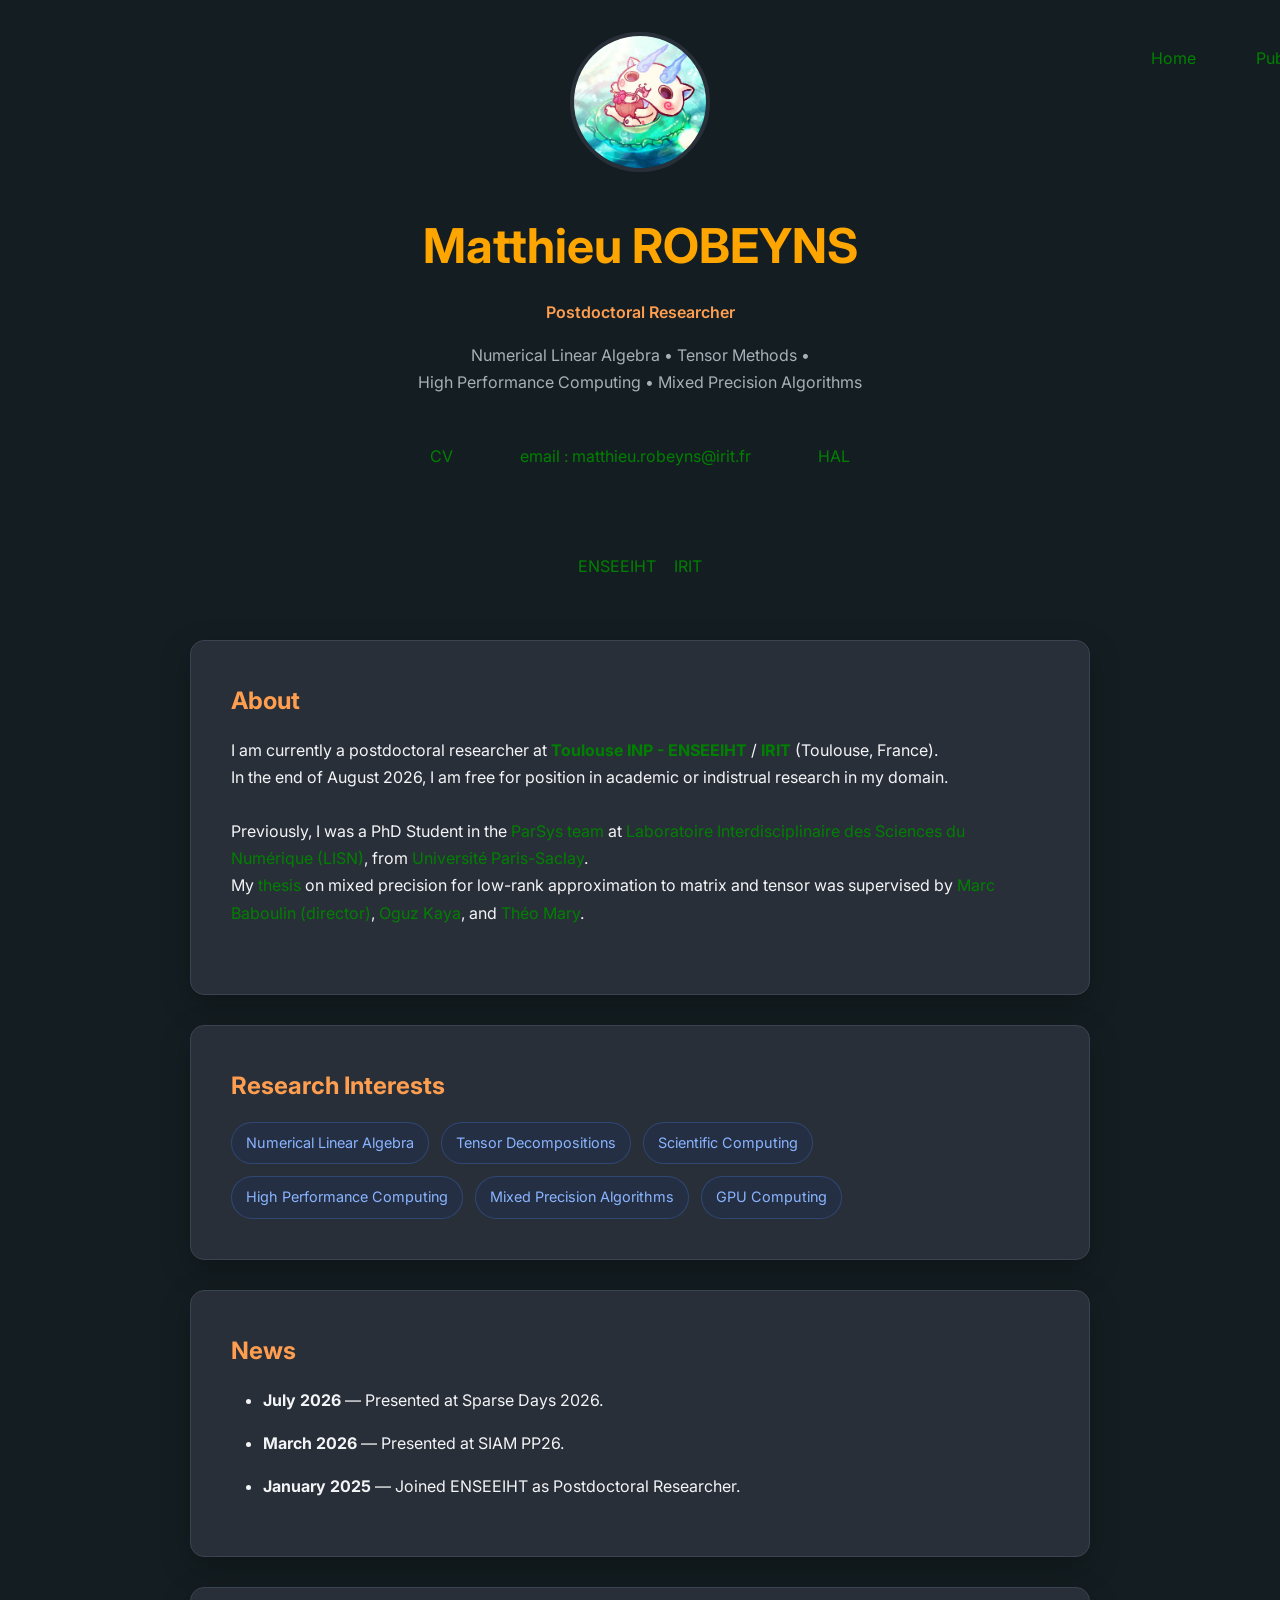
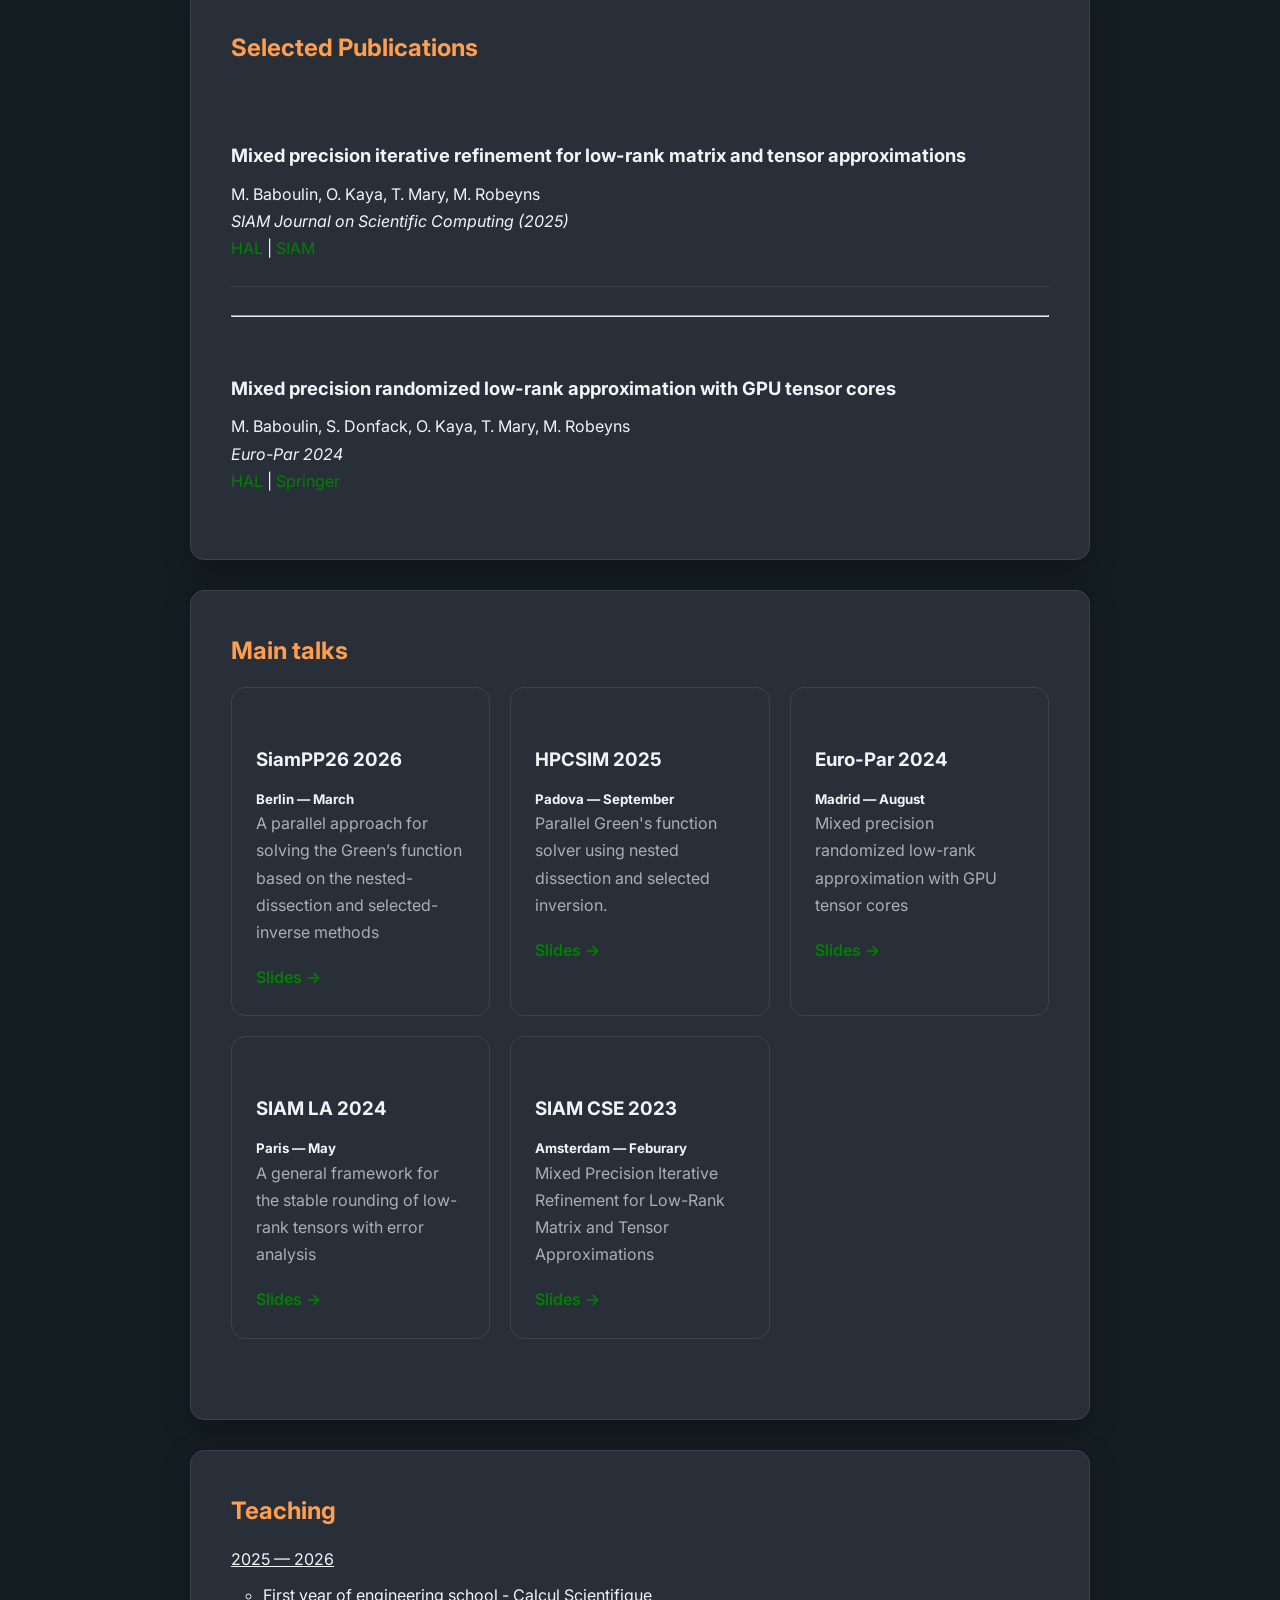
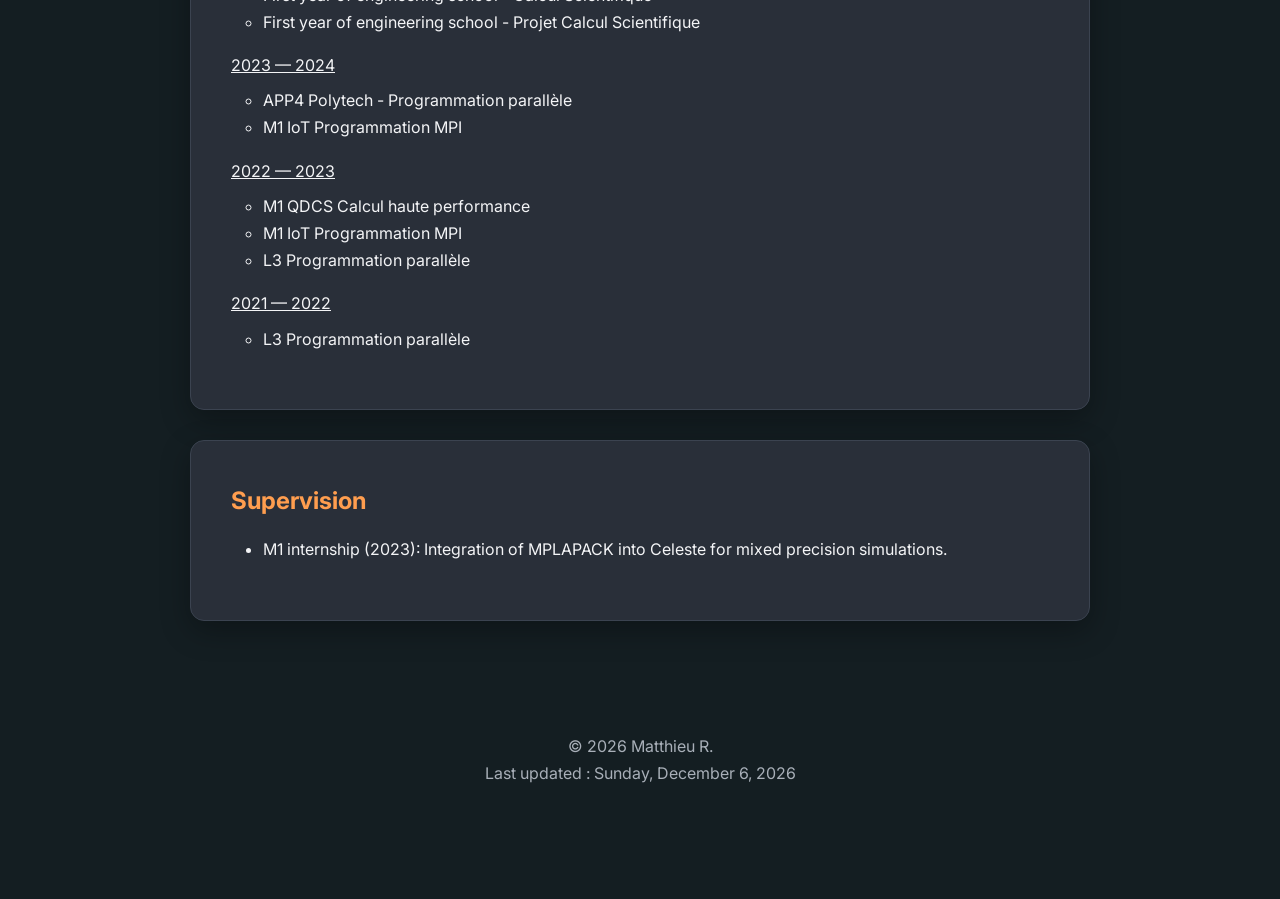
==== commit 78ca7840: "Maj des autres onglets" ====
--- a/index.html
+++ b/index.html
@@ -1,14 +1,14 @@
 <!DOCTYPE html>
 <html lang="en">
 
-<nav class="menu">
-    <ul>
-        <li><a href="index.html">Home</a></li>
-        <li><a href="publications.html">Publications</a></li>
-        <li><a href="CuriVite.pdf">CV</a></li>
-        <li><a href="teaching.html">Teaching</a></li>
-    </ul>
-</nav>
+    <nav class="menu">
+        <ul>
+            <li><a href="index.html">Home</a></li>
+            <li><a href="publications.html">Publications</a></li>
+            <li><a href="CuriVite.pdf">CV</a></li>
+            <li><a href="teaching.html">Teaching</a></li>
+        </ul>
+    </nav>
 
     <head>
         <meta charset="UTF-8">
@@ -42,8 +42,8 @@
             <header class="hero">
 
                 <img src="images/Koma.png"
-             alt="Portrait of Matthieu"
-             class="avatar">
+                    alt="Portrait of Matthieu"
+                    class="avatar">
 
                 <h1>Matthieu ROBEYNS</h1>
 
@@ -127,19 +127,21 @@
                     I am currently a postdoctoral researcher at
                     <strong><a href="https://www.enseeiht.fr/fr/index.html">
                             Toulouse INP - ENSEEIHT
-                        </a></strong> 
+                        </a></strong>
                     /<strong><a href="https://www.irit.fr/">
                             IRIT
-                        </a></strong> 
-                    (Toulouse, France).
+                        </a></strong>
+                    (Toulouse, France). <br>
+
+                    In the end of August 2026, I am free for position in
+                    academic or indistrual research in my domain.
 
                 </p>
 
                 <br>
 
                 <p>
-
-                    Previously, I was a member of the
+                    Previously, I was a PhD Student in the
                     <a
                         href="https://www.lisn.upsaclay.fr/recherche/departements-et-equipes/algorithmes-apprentissage-et-calcul/systemes-paralleles-parsys/">
                         ParSys team
@@ -147,47 +149,21 @@
                     at <a HREF="https://www.lisn.upsaclay.fr/">Laboratoire
                         Interdisciplinaire des Sciences du
                         Numérique (LISN)</a>,
-                    Université Paris-Saclay.
-
+                    from <a
+                        HREF="https://www.universite-paris-saclay.fr/">Université
+                        Paris-Saclay</a>. <br>
+                    My <a HREF="thesis.pdf">thesis</a>
+                    on mixed precision for low-rank approximation to matrix and
+                    tensor
+                    was supervised by
+                    <a HREF="https://marcbab.github.io/">Marc Baboulin
+                        (director)</a>,
+                    <a HREF="https://kayaogz.github.io/">Oguz Kaya</a>, and
+                    <a HREF="https://perso.lip6.fr/Theo.Mary/index.php">Théo
+                        Mary</a>.
                 </p>
 
                 <br>
-
-                <p>
-
-                    My research focuses on numerical linear algebra,
-                    tensor decompositions,
-                    mixed precision algorithms
-                    and high-performance computing.
-
-                </p>
-
-            </section>
-
-            <!-- ========================= -->
-            <!-- NEWS -->
-            <!-- ========================= -->
-
-            <section class="card" id="news">
-
-                <h2>News</h2>
-
-                <ul>
-
-                    <li>
-                        <strong>2026</strong> — Presented at Sparse Days 2026.
-                    </li>
-
-                    <li>
-                        <strong>2026</strong> — Presented at SIAM PP26.
-                    </li>
-
-                    <li>
-                        <strong>2025</strong> — Joined ENSEEIHT as Postdoctoral
-                        Researcher.
-                    </li>
-
-                </ul>
 
             </section>
 
@@ -213,6 +189,33 @@
             </section>
 
             <!-- ========================= -->
+            <!-- NEWS -->
+            <!-- ========================= -->
+
+            <section class="card" id="news">
+
+                <h2>News</h2>
+
+                <ul>
+
+                    <li>
+                        <strong>July 2026</strong> — Presented at Sparse Days 2026.
+                    </li>
+
+                    <li>
+                        <strong>March 2026</strong> — Presented at SIAM PP26.
+                    </li>
+
+                    <li>
+                        <strong>January 2025</strong> — Joined ENSEEIHT as Postdoctoral
+                        Researcher.
+                    </li>
+
+                </ul>
+
+            </section>
+
+            <!-- ========================= -->
             <!-- PUBLICATIONS -->
             <!-- ========================= -->
 
@@ -231,7 +234,7 @@
                         M. Baboulin,
                         O. Kaya,
                         T. Mary,
-                        Matthieu
+                        M. Robeyns
                     </p>
 
                     <p>
@@ -271,7 +274,7 @@
                         S. Donfack,
                         O. Kaya,
                         T. Mary,
-                        Matthieu
+                        M. Robeyns
                     </p>
 
                     <p>
@@ -313,7 +316,8 @@
                         <h5>Berlin &mdash; March</h5>
 
                         <p>
-                            A parallel approach for solving the Green’s function based on
+                            A parallel approach for solving the Green’s function
+                            based on
                             the nested-dissection and selected-inverse methods
                         </p>
 
@@ -374,7 +378,7 @@
                     <div class="project-card">
 
                         <h3>SIAM CSE 2023</h3>
-                        <h5>Amsterdam -- Feburary</h5>
+                        <h5>Amsterdam &mdash; Feburary</h5>
 
                         <p>
                             Mixed Precision Iterative Refinement for Low-Rank
@@ -429,82 +433,75 @@
             <!-- ========================= -->
 
             <section class="card" id="teaching">
-
                 <h2>Teaching</h2>
 
                 <ul>
-
-                    <li> <u>2025 &mdash; 2026</u> <br>
-                        First year of engineering school - Calcul
-                        Scientifique <br>
-                        First year of engineering school - Projet
-                        Calcul Scientifique <br>
-                        <li> <u>2023 &mdash; 2024</u> <br>
-                            APP4 Polytech - Programmation parallèle <br>
-                            M1 IoT Programmation MPI <br>
-                        <li> <u>2022 &mdash; 2023</u> <br>
-                            M1 QDCS Calcul haute performance <br>
-                            M1 IoT Programmation MPI <br>
-                            L3 Programmation parallèle <br>
-                                <li> <u>2021 &mdash; 2022</u> <br>
-                                    L3 Programmation parallèle <br>
-
-                                </ul>
-
-                                <!-- </section> -->
-
-                                <!-- ========================= -->
-                                <!-- SUPERVISION -->
-                                <!-- ========================= -->
-
-                                <!-- <section class="card" id="supervision"> -->
-
-                                <!-- <h2>Supervision</h2>
-
-                                <ul>
-
-                                    <li>
-
-                                        M1 internship (2023):
-                                        Integration of MPLAPACK into Celeste for
-                                        mixed precision
-                                        simulations.
-
-                                    </li>
-
-                                </ul> -->
-
-                            </section>
-
-                            <section class="card" id="supervision">
-                                <h2>Supervision</h2>
-
-                                <ul>
-
-                                    <li>
-
-                                        M1 internship (2023):
-                                        Integration of MPLAPACK into Celeste for
-                                        mixed precision
-                                        simulations.
-
-                                    </li>
-
-                                </ul>
-
-                            </section>
-
-                            <!-- ========================= -->
-                            <!-- FOOTER -->
-                            <!-- ========================= -->
-
-                            <footer>
-
-                                © 2026 Matthieu R.
-
-                                <br>
-                                <p>Last updated : <span id="date-actuelle"></span></p>
-                                <script>
+                    <li>
+                        <u>2025 — 2026</u>
+                        <ul>
+                            <li>First year of engineering school - Calcul
+                                Scientifique</li>
+                            <li>First year of engineering school - Projet
+                                Calcul Scientifique</li>
+                        </ul>
+                    </li>
+
+                    <li>
+                        <u>2023 — 2024</u>
+                        <ul>
+                            <li>APP4 Polytech - Programmation parallèle</li>
+                            <li>M1 IoT Programmation MPI</li>
+                        </ul>
+                    </li>
+
+                    <li>
+                        <u>2022 — 2023</u>
+                        <ul>
+                            <li>M1 QDCS Calcul haute performance</li>
+                            <li>M1 IoT Programmation MPI</li>
+                            <li>L3 Programmation parallèle</li>
+                        </ul>
+                    </li>
+
+                    <li>
+                        <u>2021 — 2022</u>
+                        <ul>
+                            <li>L3 Programmation parallèle</li>
+                        </ul>
+                    </li>
+                </ul>
+
+            </section>
+
+            <section class="card" id="supervision">
+                <h2>Supervision</h2>
+
+                <ul>
+
+                    <li>
+
+                        M1 internship (2023):
+                        Integration of MPLAPACK into Celeste for
+                        mixed precision
+                        simulations.
+
+                    </li>
+
+                </ul>
+
+            </section>
+
+            <!-- ========================= -->
+            <!-- FOOTER -->
+            <!-- ========================= -->
+
+            <footer>
+
+                © 2026 Matthieu R.
+
+                <br>
+                <p>Last updated : <span id="date-actuelle"></span></p>
+                <script>
         // Récupère la date actuelle
         const date = new Date();
 
@@ -515,11 +512,11 @@
         // Affiche la date dans l'élément HTML
         document.getElementById('date-actuelle').textContent = dateFormatee;
     </script>
-                                <!-- Last updated: June 2026 -->
-
-                            </footer>
-
-                        </main>
-
-                    </body>
-                </html>
+                <!-- Last updated: June 2026 -->
+
+            </footer>
+
+        </main>
+
+    </body>
+</html>
--- a/style.css
+++ b/style.css
@@ -311,7 +311,7 @@
     position: fixed;
     top: 20px;
     left: 50%;
-    transform: translateX(100%);
+    transform: translateX(110%);
 }
 
 /* .menu {
@@ -343,4 +343,404 @@
 
 .menu a:hover {
     background: #555;
-}+}
+
+::selection{
+    background: #ff9e4f;
+}
+
+::-moz-selection{
+    background: #ff9e4f;
+}
+
+a:link {
+  color: green;
+  background-color: transparent;
+  text-decoration: none;
+}
+
+a:visited {
+  color: pink;
+  background-color: transparent;
+  text-decoration: none;
+}
+
+a:hover {
+  color: red;
+  background-color: transparent;
+  text-decoration: underline;
+}
+
+a:active {
+  color: yellow;
+  background-color: transparent;
+  text-decoration: underline;
+}
+
+.menu_left {
+    position: fixed;
+    top: 20px;
+    left: 50%;
+    transform: translateX(0%);
+}
+
+.menu_left a {
+    display: block;
+    padding: 10px 20px;
+    text-decoration: none;
+    background: #141e22;
+    color: white;
+    border-radius: 6px;
+}
+
+#teaching > ul {
+    padding-left: 0;
+    list-style: none;
+}
+
+#teaching > ul > li {
+    margin-bottom: 1rem;
+}
+
+#teaching > ul > li > ul {
+    padding-left: 2rem;
+    margin-top: 0.5rem;
+}
+
+#supervision ul {
+    padding-left: 2rem;   /* indentation */
+}
+
+#supervision li {
+    margin-bottom: 1em;   /* espace entre les années */
+}
+
+#news ul {
+    padding-left: 2rem;   /* indentation */
+}
+
+#news li {
+    margin-bottom: 1em;   /* espace entre les années */
+}
+
+
+.teaching-table {
+    width: 100%;
+    border-collapse: collapse;
+    margin-bottom: 2rem;
+}
+
+.teaching-table th,
+.teaching-table td {
+    border: 1px solid lightgreen;
+    padding: 0.5rem 0.75rem;
+    text-align: left;
+}
+
+.teaching-table thead {
+    background-color: green;
+}
+
+.teaching-table th {
+    font-weight: bold;
+}
+
+h3 {
+    margin-top: 2rem;
+    margin-bottom: 0.5rem;
+}
+
+.navbar{
+    display:flex;
+    justify-content:space-between;
+    align-items:center;
+    padding:1rem 3rem;
+    border-bottom:1px solid #ddd;
+}
+
+.navbar ul{
+    display:flex;
+    gap:2rem;
+    list-style:none;
+    margin:0;
+    padding:0;
+}
+
+.logo{
+    font-size:1.5rem;
+    font-weight:bold;
+    text-decoration:none;
+}
+
+/* ==========================================================
+   RESET
+========================================================== */
+
+* {
+    margin: 0;
+    padding: 0;
+    box-sizing: border-box;
+}
+
+/* ==========================================================
+   VARIABLES
+========================================================== */
+
+:root {
+    --bg: #141e22;
+    --surface: #292f39;
+    --surface-hover: #323846;
+
+    --text: #f3f4f6;
+    --muted: #a8afb8;
+    --accent: #ff9e4f;
+
+    --border: #3b4350;
+
+    --radius: 14px;
+    --shadow: 0 10px 30px rgba(0, 0, 0, .30);
+
+    --max-width: 900px;
+}
+
+/* ==========================================================
+   GLOBAL
+========================================================== */
+
+html {
+    scroll-behavior: smooth;
+}
+
+body {
+    font-family: "Inter", Arial, Helvetica, sans-serif;
+    background: var(--bg);
+    color: var(--text);
+    line-height: 1.7;
+}
+
+a {
+    color: var(--accent);
+    text-decoration: none;
+    transition: color .2s ease;
+}
+
+a:hover {
+    text-decoration: underline;
+}
+
+/* ==========================================================
+   NAVBAR
+========================================================== */
+
+.navbar {
+    display: fixed;
+    justify-content: space-between;
+    align-items: center;
+
+    max-width: var(--max-width);
+    margin: 0 auto;
+
+    padding: 1.5rem 0;
+}
+
+.navbar ul {
+    display: flex;
+    gap: 20px;
+    list-style: none;
+    margin: 0;
+    padding: 0;
+}
+
+.logo {
+    color: var(--text);
+    font-size: 1.4rem;
+    font-weight: 700;
+}
+
+.logo:hover {
+    text-decoration: none;
+}
+
+.nav-links {
+    display: flex;
+    list-style: none;
+    gap: 2rem;
+}
+
+.nav-links a {
+    color: var(--muted);
+}
+
+.nav-links a:hover {
+    color: white;
+}
+
+/* ==========================================================
+   MAIN CONTAINER
+========================================================== */
+
+.container {
+    width: min(92%, var(--max-width));
+    margin: auto;
+    padding: 2rem 0 5rem;
+}
+
+/* ==========================================================
+   CARD
+========================================================== */
+
+.card {
+    background: var(--surface);
+
+    border: 1px solid var(--border);
+
+    border-radius: var(--radius);
+
+    padding: 2.5rem;
+
+    box-shadow: var(--shadow);
+}
+
+/* ==========================================================
+   TITLES
+========================================================== */
+
+h1 {
+    font-size: 2.4rem;
+    margin-bottom: 0.8rem;
+    color: orange;
+}
+
+.intro {
+    color: var(--muted);
+    margin-bottom: 3rem;
+}
+
+/* ==========================================================
+   PUBLICATION YEARS
+========================================================== */
+
+.publication-year {
+    margin-top: 3rem;
+}
+
+.publication-year:first-of-type {
+    margin-top: 0;
+}
+
+.publication-year h2 {
+    color: var(--accent);
+
+    margin-bottom: 1.5rem;
+    padding-bottom: .5rem;
+
+    border-bottom: 1px solid var(--border);
+}
+
+/* ==========================================================
+   PUBLICATION
+========================================================== */
+
+.publication {
+    padding: 1.5rem 0;
+}
+
+.publication:not(:last-child) {
+    border-bottom: 1px solid rgba(255,255,255,.08);
+}
+
+.publication h3 {
+    font-size: 1.15rem;
+    margin-bottom: .6rem;
+}
+
+.authors {
+    color: var(--muted);
+    margin-bottom: .4rem;
+}
+
+.journal {
+    font-style: italic;
+    margin-bottom: .8rem;
+}
+
+.links {
+    display: flex;
+    align-items: center;
+    gap: .75rem;
+
+    flex-wrap: wrap;
+}
+
+/* ==========================================================
+   FOOTER
+========================================================== */
+
+footer {
+    text-align: center;
+    color: var(--muted);
+
+    padding: 2rem 0;
+}
+
+/* ==========================================================
+   SELECTION
+========================================================== */
+
+::selection {
+    background: var(--accent);
+    color: white;
+}
+
+/* ==========================================================
+   SCROLLBAR
+========================================================== */
+
+::-webkit-scrollbar {
+    width: 10px;
+}
+
+::-webkit-scrollbar-track {
+    background: #101418;
+}
+
+::-webkit-scrollbar-thumb {
+    background: #46505f;
+    border-radius: 20px;
+}
+
+::-webkit-scrollbar-thumb:hover {
+    background: var(--accent);
+}
+
+/* ==========================================================
+   RESPONSIVE
+========================================================== */
+
+@media (max-width: 768px) {
+
+    .navbar {
+        flex-direction: column;
+        gap: 1rem;
+        text-align: center;
+    }
+
+    .nav-links {
+        flex-wrap: wrap;
+        justify-content: center;
+        gap: 1rem;
+    }
+
+    .card {
+        padding: 1.75rem;
+    }
+
+    h1 {
+        font-size: 2rem;
+    }
+
+    .publication h3 {
+        font-size: 1.05rem;
+    }
+
+}
--- a/style.css
+++ b/style.css
@@ -311,7 +311,7 @@
     position: fixed;
     top: 20px;
     left: 50%;
-    transform: translateX(100%);
+    transform: translateX(110%);
 }
 
 /* .menu {
@@ -343,4 +343,404 @@
 
 .menu a:hover {
     background: #555;
-}+}
+
+::selection{
+    background: #ff9e4f;
+}
+
+::-moz-selection{
+    background: #ff9e4f;
+}
+
+a:link {
+  color: green;
+  background-color: transparent;
+  text-decoration: none;
+}
+
+a:visited {
+  color: pink;
+  background-color: transparent;
+  text-decoration: none;
+}
+
+a:hover {
+  color: red;
+  background-color: transparent;
+  text-decoration: underline;
+}
+
+a:active {
+  color: yellow;
+  background-color: transparent;
+  text-decoration: underline;
+}
+
+.menu_left {
+    position: fixed;
+    top: 20px;
+    left: 50%;
+    transform: translateX(0%);
+}
+
+.menu_left a {
+    display: block;
+    padding: 10px 20px;
+    text-decoration: none;
+    background: #141e22;
+    color: white;
+    border-radius: 6px;
+}
+
+#teaching > ul {
+    padding-left: 0;
+    list-style: none;
+}
+
+#teaching > ul > li {
+    margin-bottom: 1rem;
+}
+
+#teaching > ul > li > ul {
+    padding-left: 2rem;
+    margin-top: 0.5rem;
+}
+
+#supervision ul {
+    padding-left: 2rem;   /* indentation */
+}
+
+#supervision li {
+    margin-bottom: 1em;   /* espace entre les années */
+}
+
+#news ul {
+    padding-left: 2rem;   /* indentation */
+}
+
+#news li {
+    margin-bottom: 1em;   /* espace entre les années */
+}
+
+
+.teaching-table {
+    width: 100%;
+    border-collapse: collapse;
+    margin-bottom: 2rem;
+}
+
+.teaching-table th,
+.teaching-table td {
+    border: 1px solid lightgreen;
+    padding: 0.5rem 0.75rem;
+    text-align: left;
+}
+
+.teaching-table thead {
+    background-color: green;
+}
+
+.teaching-table th {
+    font-weight: bold;
+}
+
+h3 {
+    margin-top: 2rem;
+    margin-bottom: 0.5rem;
+}
+
+.navbar{
+    display:flex;
+    justify-content:space-between;
+    align-items:center;
+    padding:1rem 3rem;
+    border-bottom:1px solid #ddd;
+}
+
+.navbar ul{
+    display:flex;
+    gap:2rem;
+    list-style:none;
+    margin:0;
+    padding:0;
+}
+
+.logo{
+    font-size:1.5rem;
+    font-weight:bold;
+    text-decoration:none;
+}
+
+/* ==========================================================
+   RESET
+========================================================== */
+
+* {
+    margin: 0;
+    padding: 0;
+    box-sizing: border-box;
+}
+
+/* ==========================================================
+   VARIABLES
+========================================================== */
+
+:root {
+    --bg: #141e22;
+    --surface: #292f39;
+    --surface-hover: #323846;
+
+    --text: #f3f4f6;
+    --muted: #a8afb8;
+    --accent: #ff9e4f;
+
+    --border: #3b4350;
+
+    --radius: 14px;
+    --shadow: 0 10px 30px rgba(0, 0, 0, .30);
+
+    --max-width: 900px;
+}
+
+/* ==========================================================
+   GLOBAL
+========================================================== */
+
+html {
+    scroll-behavior: smooth;
+}
+
+body {
+    font-family: "Inter", Arial, Helvetica, sans-serif;
+    background: var(--bg);
+    color: var(--text);
+    line-height: 1.7;
+}
+
+a {
+    color: var(--accent);
+    text-decoration: none;
+    transition: color .2s ease;
+}
+
+a:hover {
+    text-decoration: underline;
+}
+
+/* ==========================================================
+   NAVBAR
+========================================================== */
+
+.navbar {
+    display: fixed;
+    justify-content: space-between;
+    align-items: center;
+
+    max-width: var(--max-width);
+    margin: 0 auto;
+
+    padding: 1.5rem 0;
+}
+
+.navbar ul {
+    display: flex;
+    gap: 20px;
+    list-style: none;
+    margin: 0;
+    padding: 0;
+}
+
+.logo {
+    color: var(--text);
+    font-size: 1.4rem;
+    font-weight: 700;
+}
+
+.logo:hover {
+    text-decoration: none;
+}
+
+.nav-links {
+    display: flex;
+    list-style: none;
+    gap: 2rem;
+}
+
+.nav-links a {
+    color: var(--muted);
+}
+
+.nav-links a:hover {
+    color: white;
+}
+
+/* ==========================================================
+   MAIN CONTAINER
+========================================================== */
+
+.container {
+    width: min(92%, var(--max-width));
+    margin: auto;
+    padding: 2rem 0 5rem;
+}
+
+/* ==========================================================
+   CARD
+========================================================== */
+
+.card {
+    background: var(--surface);
+
+    border: 1px solid var(--border);
+
+    border-radius: var(--radius);
+
+    padding: 2.5rem;
+
+    box-shadow: var(--shadow);
+}
+
+/* ==========================================================
+   TITLES
+========================================================== */
+
+h1 {
+    font-size: 2.4rem;
+    margin-bottom: 0.8rem;
+    color: orange;
+}
+
+.intro {
+    color: var(--muted);
+    margin-bottom: 3rem;
+}
+
+/* ==========================================================
+   PUBLICATION YEARS
+========================================================== */
+
+.publication-year {
+    margin-top: 3rem;
+}
+
+.publication-year:first-of-type {
+    margin-top: 0;
+}
+
+.publication-year h2 {
+    color: var(--accent);
+
+    margin-bottom: 1.5rem;
+    padding-bottom: .5rem;
+
+    border-bottom: 1px solid var(--border);
+}
+
+/* ==========================================================
+   PUBLICATION
+========================================================== */
+
+.publication {
+    padding: 1.5rem 0;
+}
+
+.publication:not(:last-child) {
+    border-bottom: 1px solid rgba(255,255,255,.08);
+}
+
+.publication h3 {
+    font-size: 1.15rem;
+    margin-bottom: .6rem;
+}
+
+.authors {
+    color: var(--muted);
+    margin-bottom: .4rem;
+}
+
+.journal {
+    font-style: italic;
+    margin-bottom: .8rem;
+}
+
+.links {
+    display: flex;
+    align-items: center;
+    gap: .75rem;
+
+    flex-wrap: wrap;
+}
+
+/* ==========================================================
+   FOOTER
+========================================================== */
+
+footer {
+    text-align: center;
+    color: var(--muted);
+
+    padding: 2rem 0;
+}
+
+/* ==========================================================
+   SELECTION
+========================================================== */
+
+::selection {
+    background: var(--accent);
+    color: white;
+}
+
+/* ==========================================================
+   SCROLLBAR
+========================================================== */
+
+::-webkit-scrollbar {
+    width: 10px;
+}
+
+::-webkit-scrollbar-track {
+    background: #101418;
+}
+
+::-webkit-scrollbar-thumb {
+    background: #46505f;
+    border-radius: 20px;
+}
+
+::-webkit-scrollbar-thumb:hover {
+    background: var(--accent);
+}
+
+/* ==========================================================
+   RESPONSIVE
+========================================================== */
+
+@media (max-width: 768px) {
+
+    .navbar {
+        flex-direction: column;
+        gap: 1rem;
+        text-align: center;
+    }
+
+    .nav-links {
+        flex-wrap: wrap;
+        justify-content: center;
+        gap: 1rem;
+    }
+
+    .card {
+        padding: 1.75rem;
+    }
+
+    h1 {
+        font-size: 2rem;
+    }
+
+    .publication h3 {
+        font-size: 1.05rem;
+    }
+
+}
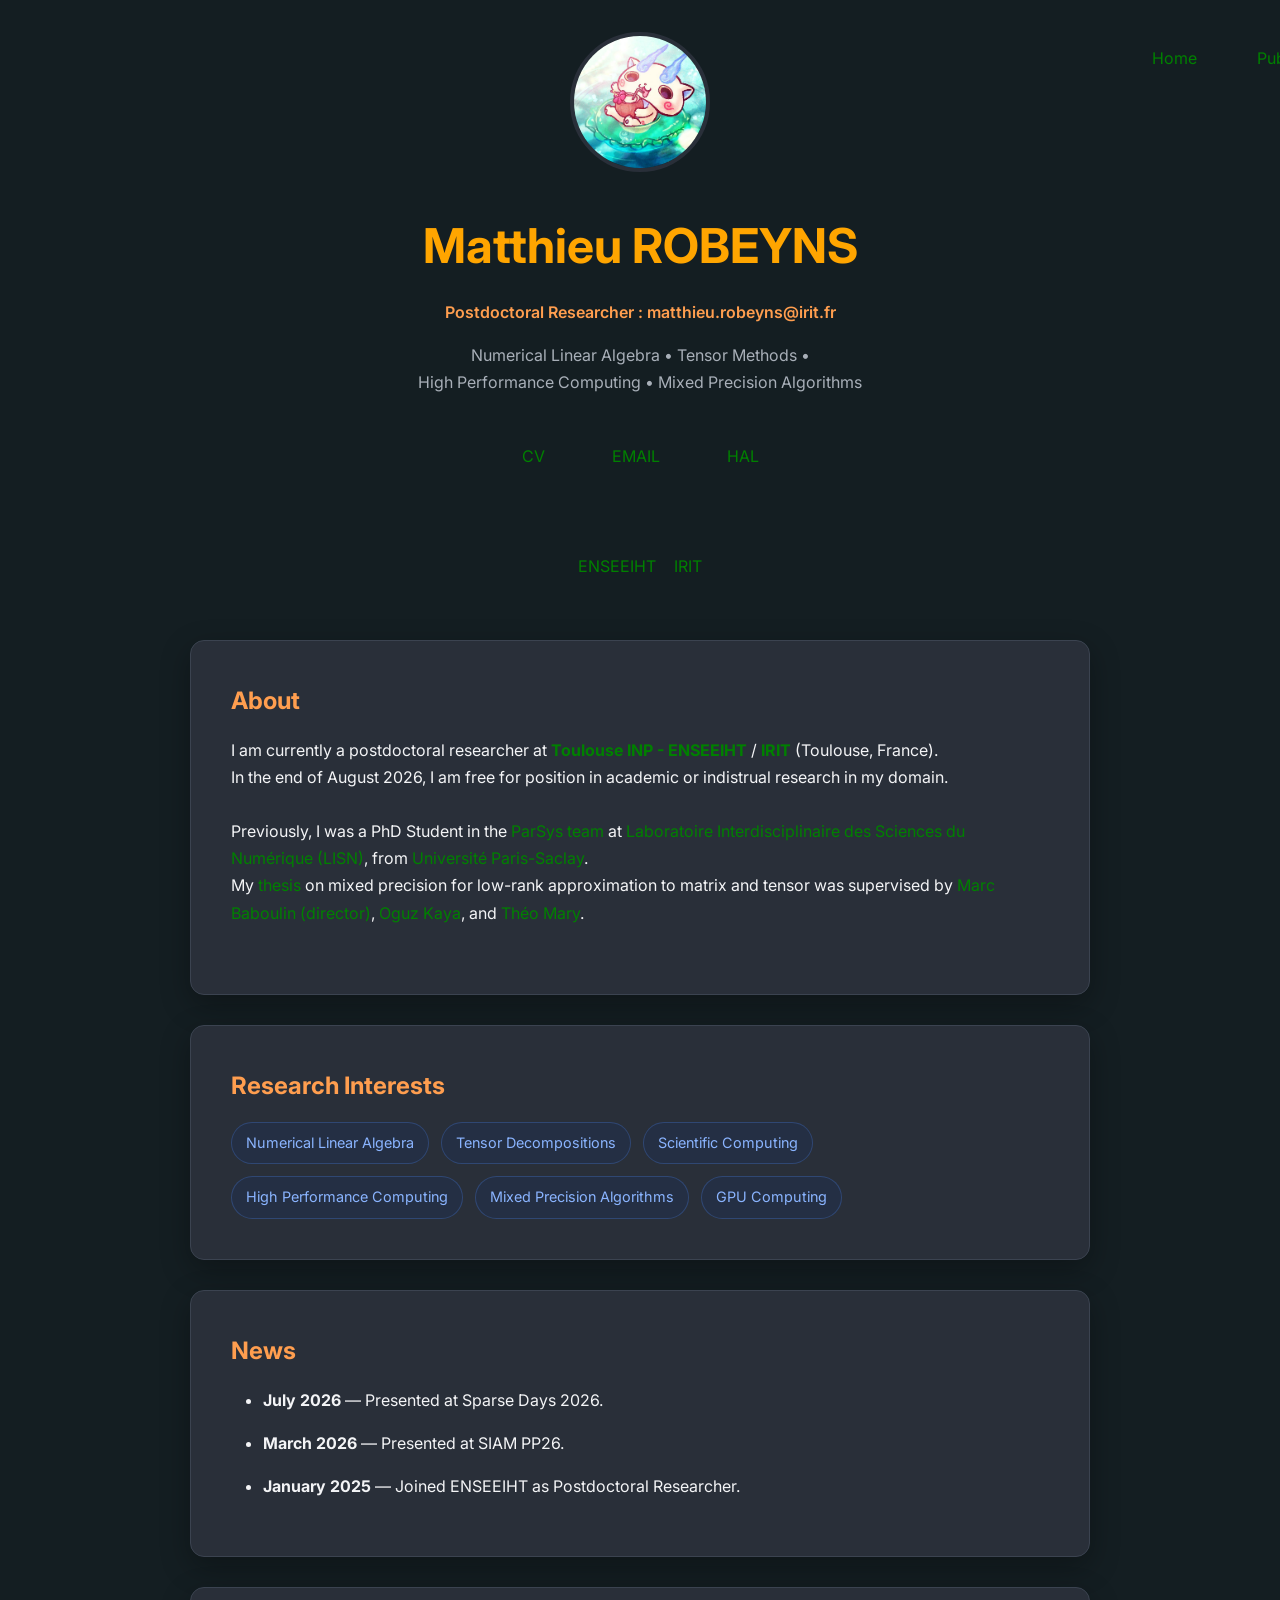
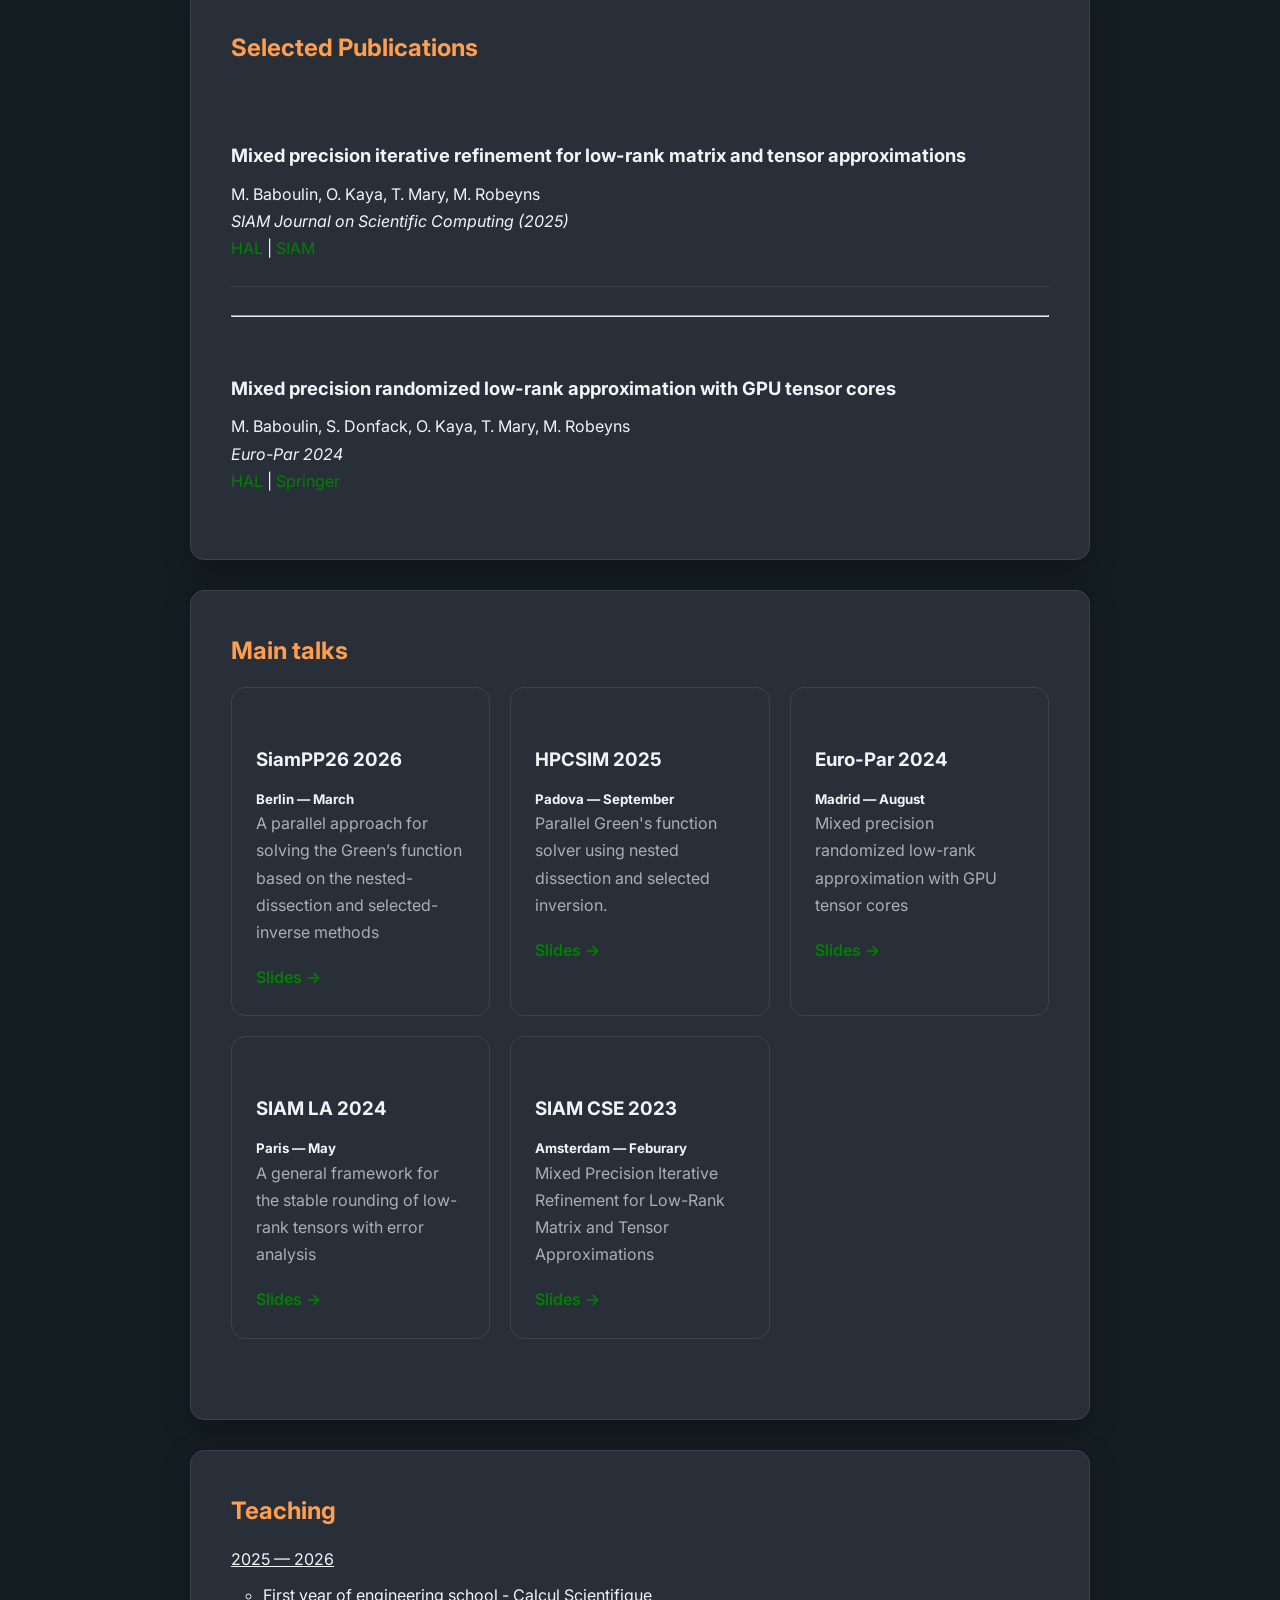
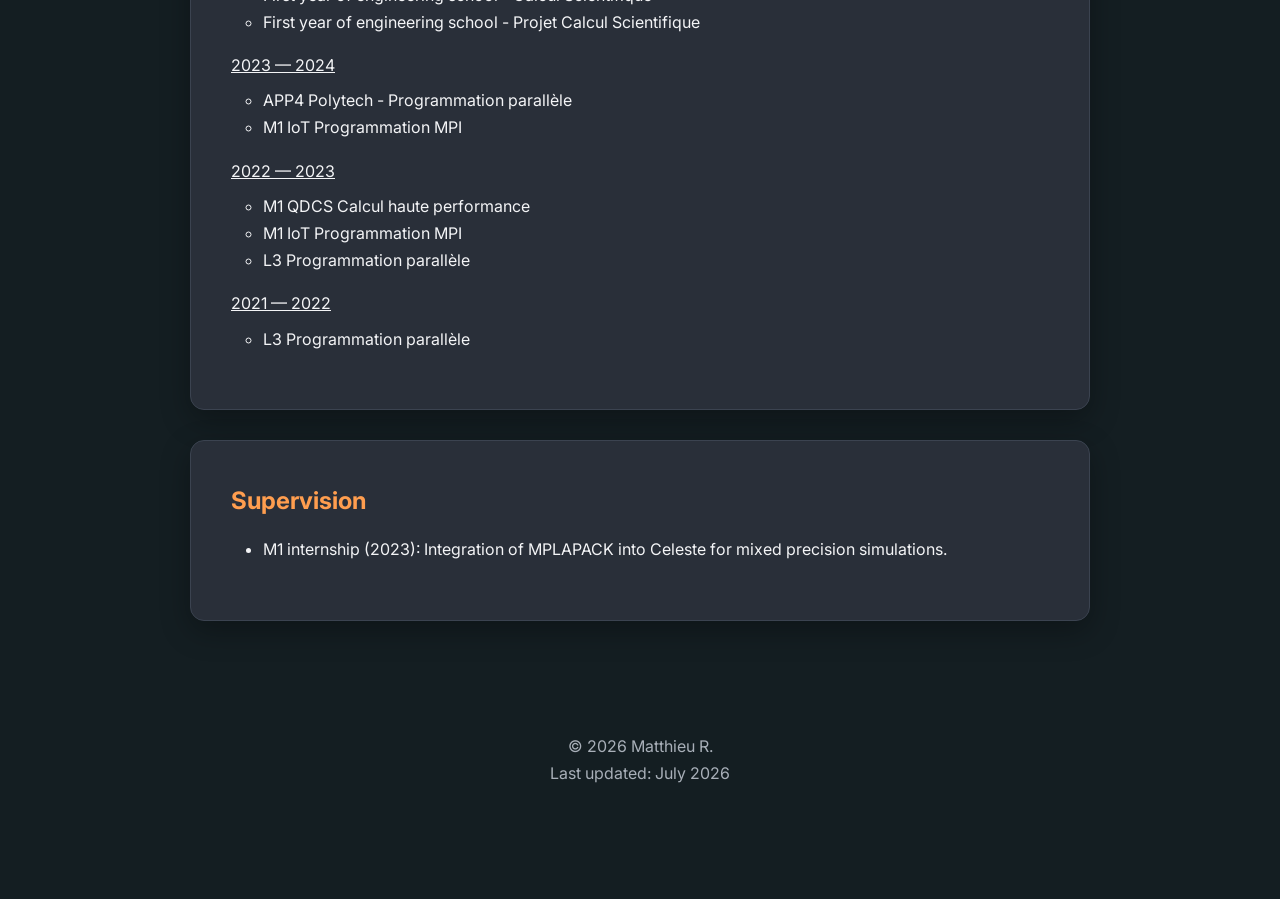
==== commit 2d39b8c8: "Update CV" ====
--- a/index.html
+++ b/index.html
@@ -25,8 +25,6 @@
             href="https://fonts.googleapis.com/css2?family=Inter:wght@300;400;500;600;700&display=swap"
             rel="stylesheet">
 
-        <!-- <script src="js/dark-mode.js"></script>
-        <link rel="stylesheet" href="style.css" /> -->
     </head>
 
     <body>
@@ -36,8 +34,6 @@
             <!-- ========================= -->
             <!-- HERO -->
             <!-- ========================= -->
-
-            <!-- <button data-theme-toggler>Changer de mode</button> -->
 
             <header class="hero">
 
@@ -48,7 +44,7 @@
                 <h1>Matthieu ROBEYNS</h1>
 
                 <p class="subtitle">
-                    Postdoctoral Researcher
+                    Postdoctoral Researcher : matthieu.robeyns@irit.fr
                 </p>
 
                 <p class="description">
@@ -58,14 +54,6 @@
 
                 <div class="buttons">
 
-                    <!-- <a href="cv.pdf" class="btn">
-                CV
-            </a> -->
-
-                    <!-- <a href="https://scholar.google.com/" class="btn secondary">
-                Google Scholar
-            </a> -->
-
                     <a href="CuriVite.pdf"
                         class="btn secondary">
                         CV
@@ -73,7 +61,7 @@
 
                     <a href="mailto:matthieu.robeyns@irit.fr"
                         class="btn secondary">
-                        email : matthieu.robeyns@irit.fr
+                        EMAIL
                     </a>
 
                     <a
@@ -82,10 +70,6 @@
                         HAL
                     </a>
 
-                    <!-- <a href="https://github.com/" class="btn secondary">
-                GitHub
-            </a> -->
-
                 </div>
 
             </header>
@@ -95,10 +79,6 @@
             <!-- ========================= -->
 
             <section class="socials">
-
-                <!-- <a href="mailto:matthieu.robeyns@irit.fr">
-            matthieu.robeyns@irit.fr
-        </a> -->
 
                 <a href="https://www.enseeiht.fr">
                     ENSEEIHT
@@ -107,10 +87,6 @@
                 <a href="https://www.irit.fr">
                     IRIT
                 </a>
-
-                <!-- <a href="https://www.linkedin.com">
-            LinkedIn
-        </a> -->
 
             </section>
 
@@ -199,7 +175,8 @@
                 <ul>
 
                     <li>
-                        <strong>July 2026</strong> — Presented at Sparse Days 2026.
+                        <strong>July 2026</strong> — Presented at Sparse Days
+                        2026.
                     </li>
 
                     <li>
@@ -207,7 +184,8 @@
                     </li>
 
                     <li>
-                        <strong>January 2025</strong> — Joined ENSEEIHT as Postdoctoral
+                        <strong>January 2025</strong> — Joined ENSEEIHT as
+                        Postdoctoral
                         Researcher.
                     </li>
 
@@ -394,39 +372,6 @@
                 </div>
 
             </section>
-
-            <!-- ========================= -->
-            <!-- SOFTWARE -->
-            <!-- ========================= -->
-
-            <!-- <section class="card" id="software">
-
-                <h2>Software</h2>
-
-                <p>
-
-                    Open-source software and numerical libraries related to
-                    mixed precision algorithms,
-                    tensor methods
-                    and HPC.
-
-                </p>
-
-                <br>
-
-                <ul>
-
-                    <li>
-                        GitHub Repository 1
-                    </li>
-
-                    <li>
-                        GitHub Repository 2
-                    </li>
-
-                </ul>
-
-            </section> -->
 
             <!-- ========================= -->
             <!-- TEACHING -->
@@ -500,19 +445,7 @@
                 © 2026 Matthieu R.
 
                 <br>
-                <p>Last updated : <span id="date-actuelle"></span></p>
-                <script>
-        // Récupère la date actuelle
-        const date = new Date();
-
-        // Formate la date en français (ex: 6 juillet 2026)
-        const options = { weekday: 'long', year: 'numeric', month: 'long', day: 'numeric' };
-        const dateFormatee = date.toLocaleDateString('en-EN', options);
-
-        // Affiche la date dans l'élément HTML
-        document.getElementById('date-actuelle').textContent = dateFormatee;
-    </script>
-                <!-- Last updated: June 2026 -->
+                Last updated: July 2026
 
             </footer>
 
--- a/style.css
+++ b/style.css
@@ -1,61 +1,8 @@
-* {
-    margin: 0;
-    padding: 0;
-    box-sizing: border-box;
-}
-
-:root {
-    --bg: #141e22;
-    --surface: #292f39;
-    --surface-hover: #202632;
-    --text: #f3f4f6;
-    --muted: #9ca3af;
-    --accent: #ff9e4f;
-    --border: #2a2f3b;
-
-    --radius: 16px;
-    --shadow: 0 10px 30px rgba(0,0,0,.35);
-}
-
-html {
-    scroll-behavior: smooth;
-}
-
-body {
-    font-family: "Inter", sans-serif;
-    background: var(--bg);
-    color: var(--text);
-    line-height: 1.7;
-}
-
-.container {
-    width: min(900px, 92%);
-    margin: auto;
-    padding: 80px 0;
-}
-
 /* HERO */
 
 .hero {
     text-align: center;
     margin-bottom: 70px;
-}
-
-.avatar {
-    width: 140px;
-    height: 140px;
-    border-radius: 50%;
-    object-fit: cover;
-
-    border: 4px solid var(--surface);
-
-    margin-bottom: 25px;
-
-    transition: .3s;
-}
-
-.avatar:hover {
-    transform: scale(1.05);
 }
 
 .hero h1 {
@@ -293,18 +240,6 @@
         text-align: center;
     }
 
-}
-
-/* 🌞 Style clair */
-[data-theme="light"] {
-	--bg-color: #ececec;
-	--text-color: #212121;
-}
-
-/* 🌚 Style sombre */
-[data-theme="dark"] {
-	--bg-color: #212121;
-	--text-color: #ececec;
 }
 
 .menu {
@@ -313,12 +248,6 @@
     left: 50%;
     transform: translateX(110%);
 }
-
-/* .menu {
-    position: sticky;
-    top: 50vh;
-    transform: translateY(-50%);
-} */
 
 .menu ul {
     display: flex;
@@ -473,6 +402,27 @@
 }
 
 /* ==========================================================
+   Profil Pic
+========================================================== */
+
+.avatar {
+    width: 140px;
+    height: 140px;
+    border-radius: 50%;
+    object-fit: cover;
+
+    border: 4px solid var(--surface);
+
+    margin-bottom: 25px;
+
+    transition: .3s;
+}
+
+.avatar:hover {
+    transform: scale(1.05);
+}
+
+/* ==========================================================
    RESET
 ========================================================== */
 
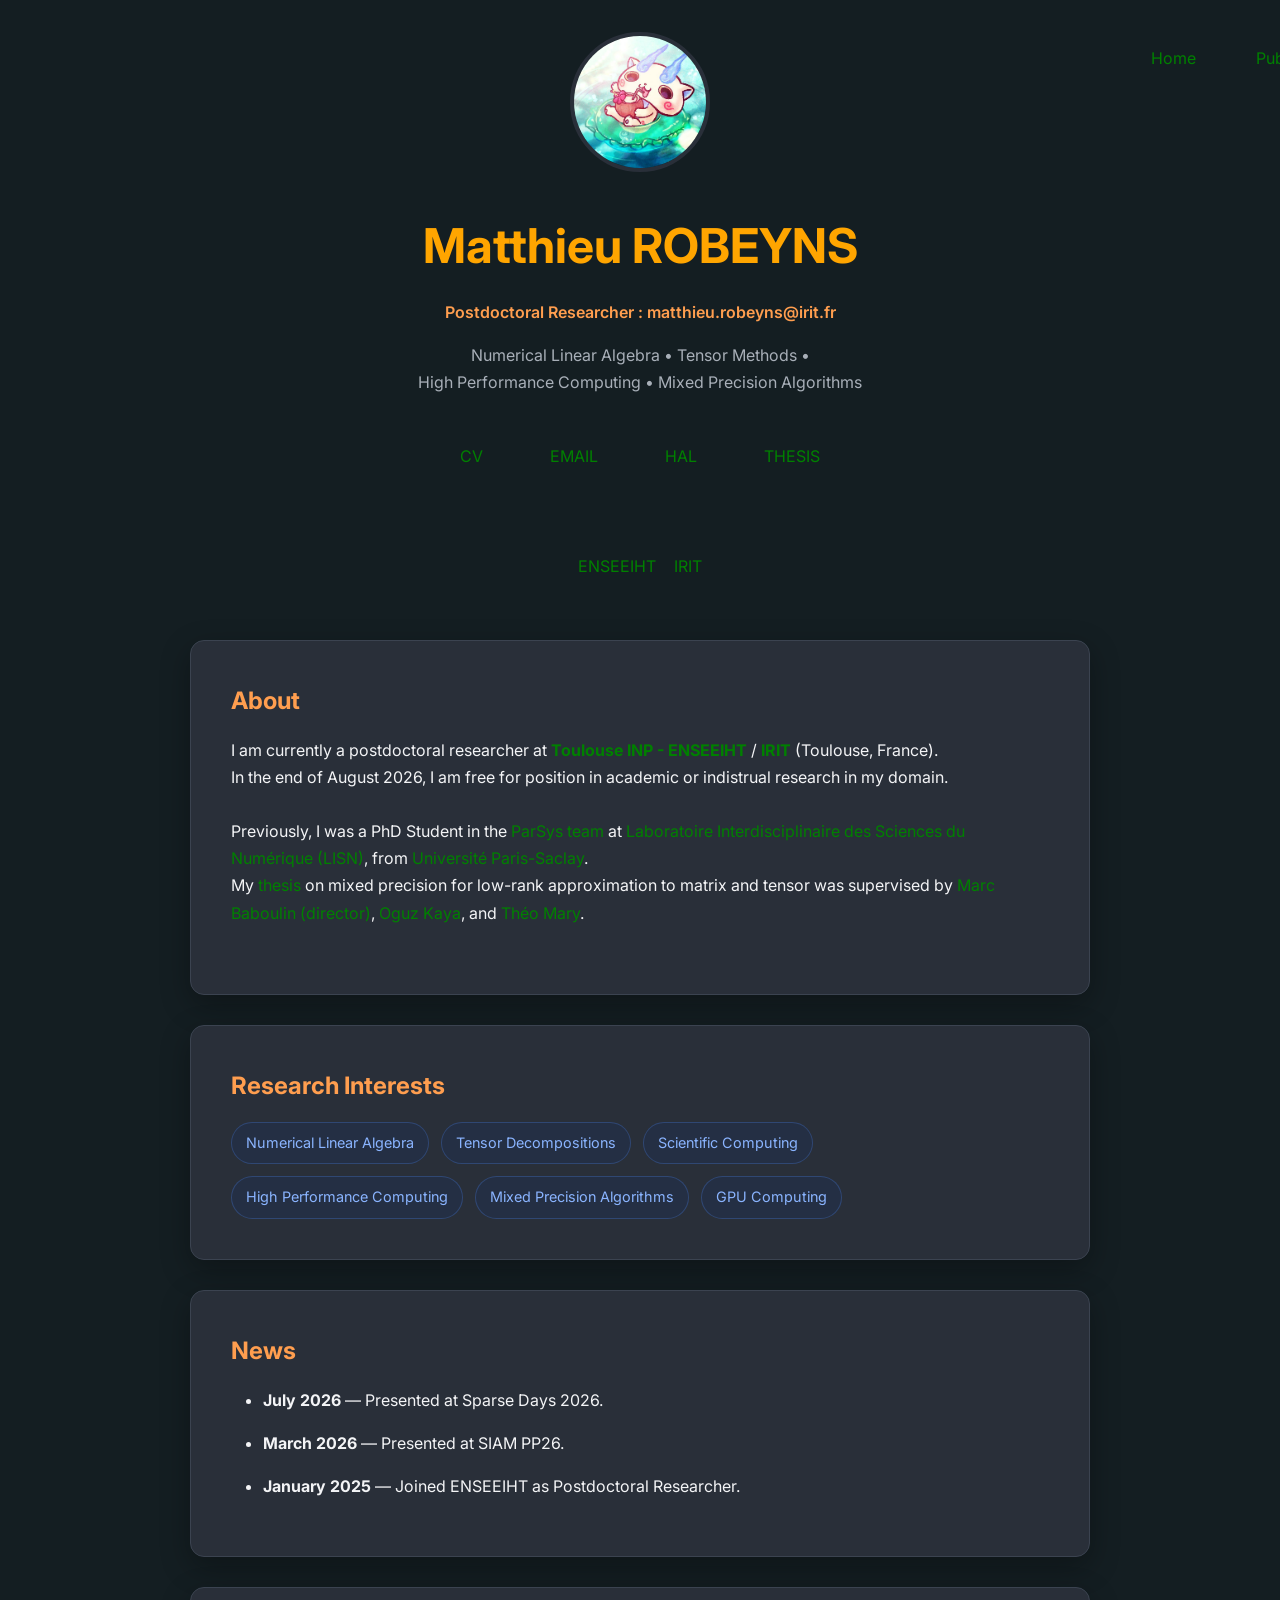
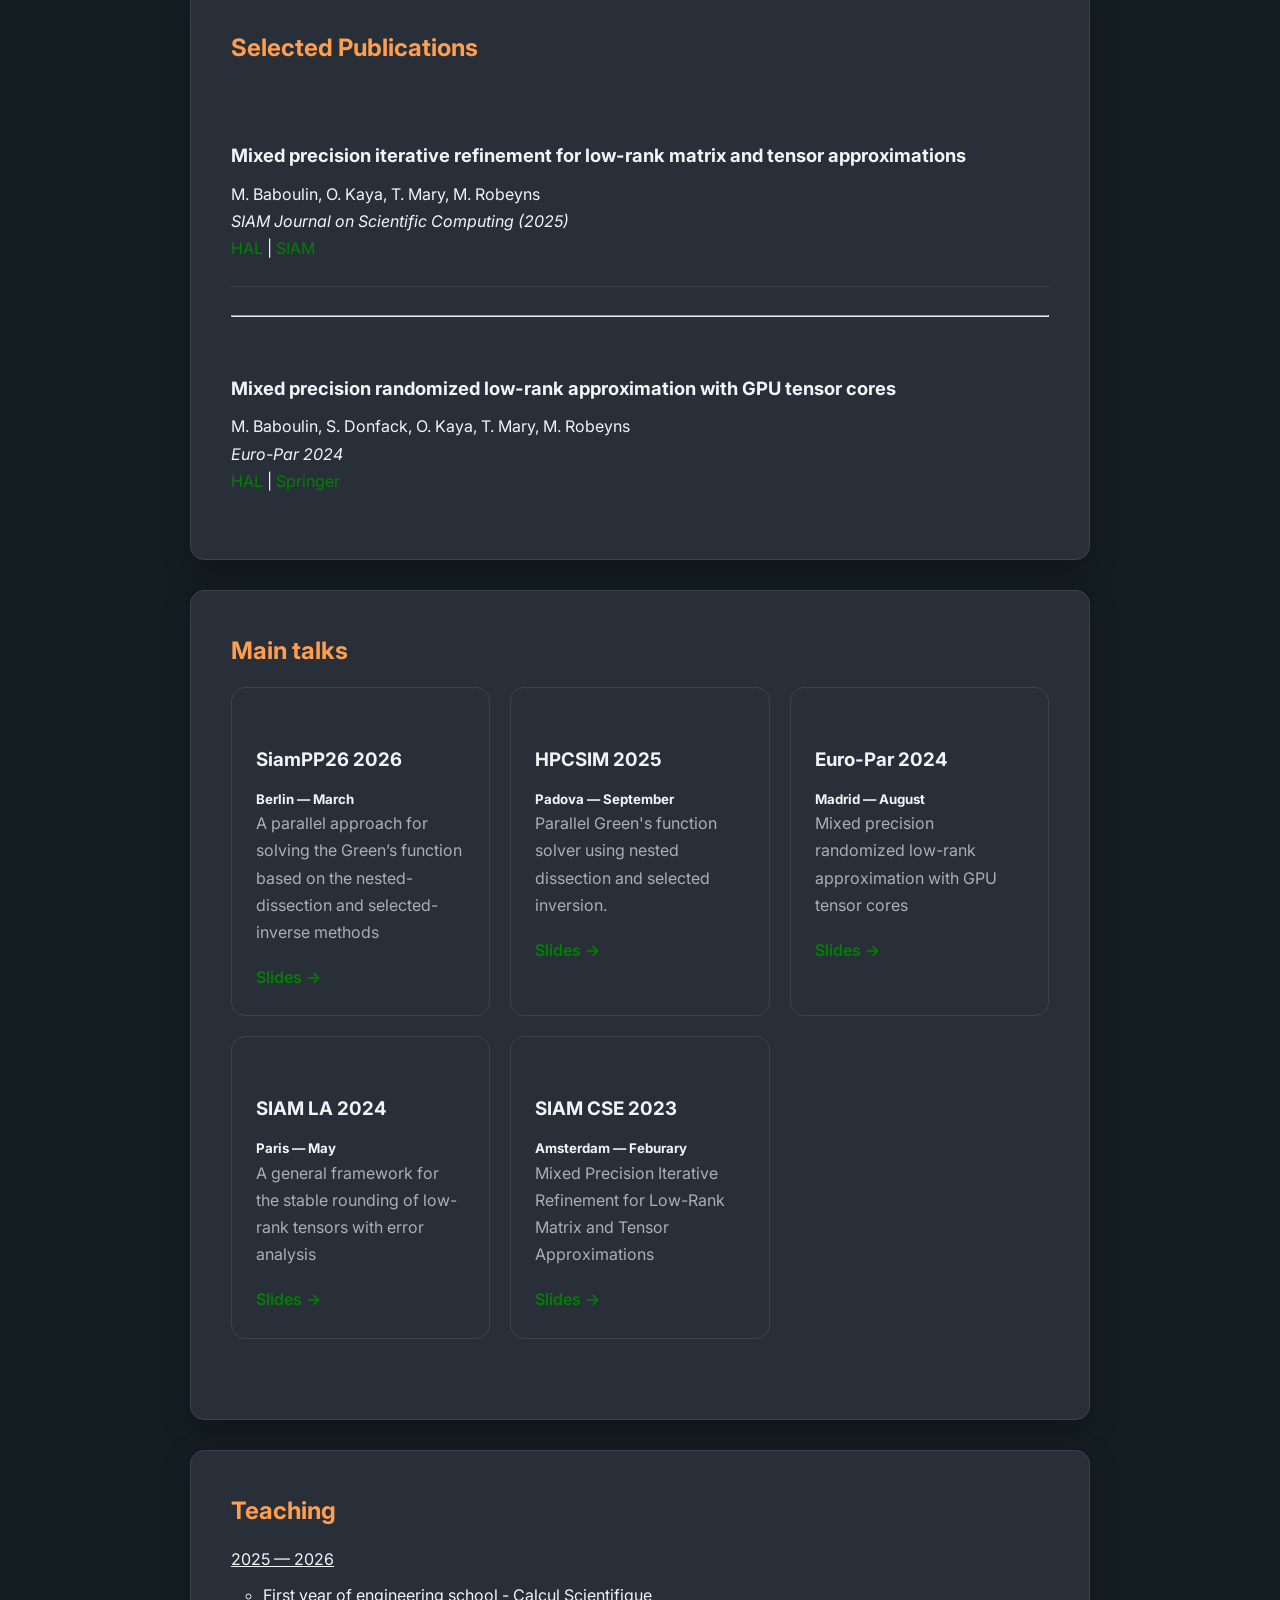
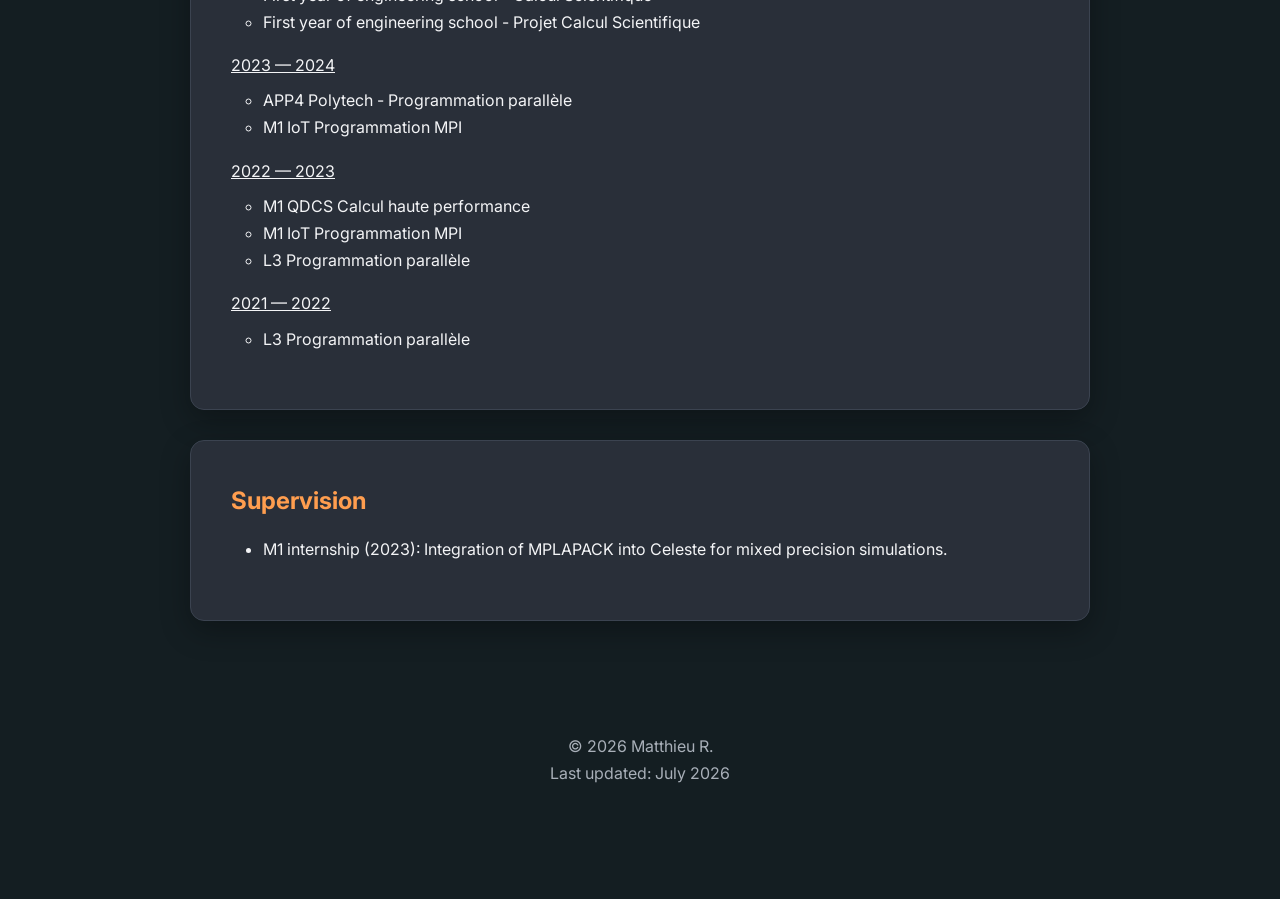
==== commit b122b903: "Add thesis in website" ====
--- a/index.html
+++ b/index.html
@@ -68,6 +68,12 @@
                         href="https://hal.science/search/index/q/*/authIdHal_s/matthieu-robeyns"
                         class="btn secondary">
                         HAL
+                    </a>
+
+                    <a
+                        href="thesis.pdf"
+                        class="btn secondary">
+                        THESIS
                     </a>
 
                 </div>
